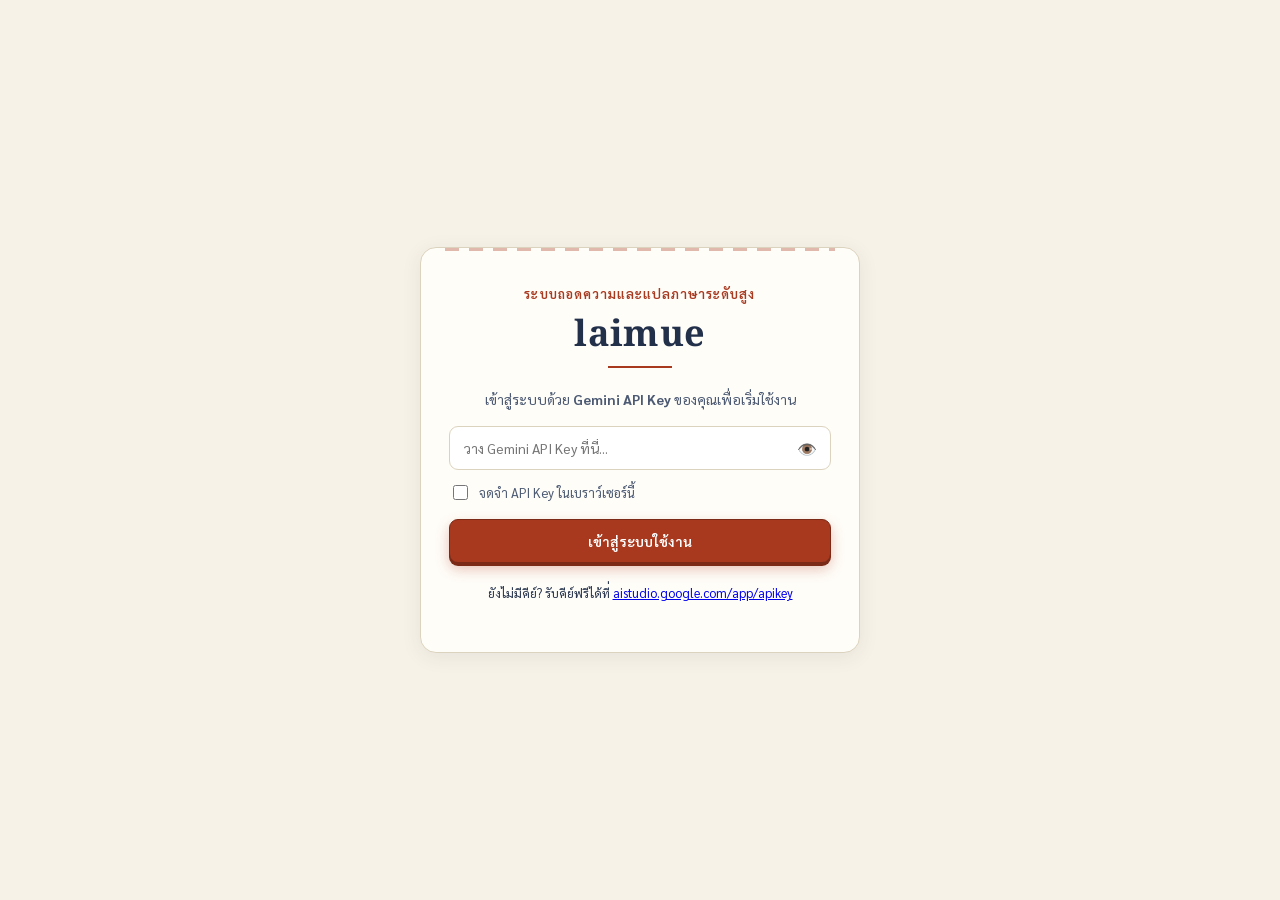
==== laimue-preview-v2-fixed.html @ 4c8f550d "Add files via upload" ====
﻿<!DOCTYPE html>
<html lang="th">
<head>
  <meta charset="UTF-8">
  <meta name="viewport" content="width=device-width, initial-scale=1.0, maximum-scale=5.0, viewport-fit=cover">
  <title>laimue · ถอดลายมือและแปลภาษา</title>
  <meta name="theme-color" content="#A8391F">
  <link rel="manifest" href="./manifest.json">
  <meta name="mobile-web-app-capable" content="yes">
  <meta name="apple-mobile-web-app-capable" content="yes">
  <meta name="apple-mobile-web-app-status-bar-style" content="black-translucent">
  <meta name="format-detection" content="telephone=no">
  <link rel="icon" href="[data-uri]" type="image/svg+xml">
  <link rel="apple-touch-icon" href="[data-uri]">
  <link rel="preconnect" href="https://fonts.googleapis.com">
  <link rel="preconnect" href="https://fonts.gstatic.com" crossorigin>
  <link href="https://fonts.googleapis.com/css2?family=Noto+Serif+Thai:wght@500;700&family=Sarabun:wght@400;500;600&display=swap" rel="stylesheet">
  <style>
    :root{
      --paper:#F7F2E7;
      --ink:#22304A;
      --ink-soft:#4C5A73;
      --wax:#A8391F;
      --wax-dark:#7A2A16;
      --line:#DCD3BE;
      --card:#FFFDF8;
      --ok:#2F6B4F;
    }
    *{box-sizing:border-box;}
    html{-webkit-text-size-adjust:100%;}
    body{
      margin:0;
      background:var(--paper);
      font-family:'Sarabun',sans-serif;
      color:var(--ink);
      line-height:1.6;
      overflow-x:hidden;
      -webkit-tap-highlight-color:transparent;
    }
    .wrap{
      max-width:880px;margin:0 auto;
      padding:40px 20px 60px;
      padding-left:max(20px, env(safe-area-inset-left));
      padding-right:max(20px, env(safe-area-inset-right));
    }
    header{margin-bottom:48px;}
    .eyebrow{
      font-size:13px;letter-spacing:.08em;color:var(--wax);
      font-weight:600;margin-bottom:10px;text-transform:uppercase;
    }
    h1{
      font-family:'Noto Serif Thai',serif;
      font-weight:700;
      font-size:44px;
      margin:0 0 10px;
      color:var(--ink);
      line-height:1.2;
      letter-spacing:0.01em;
    }
    .h1-rule{width:64px;height:2px;background:var(--wax);margin:0;}
    .stage{
      background:var(--card);
      border:1px solid var(--line);
      border-radius:16px;
      padding:32px;
      position:relative;
      box-shadow:0 1px 0 var(--line);
    }
    .stage::before{
      content:"";
      position:absolute;top:0;left:28px;right:28px;height:3px;
      background:repeating-linear-gradient(90deg,var(--wax) 0 14px, transparent 14px 24px);
      opacity:.35;
    }
    .steps{display:flex;gap:8px;margin-bottom:20px;}
    .step{
      flex:1;padding:10px 14px;border-radius:10px;font-size:13px;font-weight:600;
      color:var(--ink-soft);background:var(--paper);border:1px solid var(--line);
      text-align:center;transition:all .2s;
    }
    .step.active{background:var(--wax);color:#fff;border-color:var(--wax);}
    .step.done{background:var(--ok);color:#fff;border-color:var(--ok);}

    .lang-switch-box{
      display:flex;
      gap:10px;
      margin-bottom:20px;
      justify-content:center;
    }
    .lang-option{
      flex:1;
      max-width:260px;
      cursor:pointer;
    }
    .lang-option input{
      display:none;
    }
    .lang-btn-card{
      display:flex;
      align-items:center;
      justify-content:center;
      padding:10px 14px;
      background:var(--paper);
      border:1px solid var(--line);
      border-radius:10px;
      font-size:13.5px;
      font-weight:600;
      color:var(--ink-soft);
      transition:all .2s ease;
      box-shadow:0 2px 0 var(--line);
    }
    .lang-option input:checked + .lang-btn-card{
      background:#fff;
      border-color:var(--wax);
      color:var(--wax);
      box-shadow:0 3px 0 var(--wax), 0 4px 10px rgba(168,57,31,0.15);
      transform:translateY(-1px);
    }

    .drop{
      border:2px dashed var(--line);
      border-radius:12px;
      padding:40px 20px;
      text-align:center;
      cursor:pointer;
      transition:border-color .2s, background .2s;
    }
    .drop:hover, .drop.drag{border-color:var(--wax); background:#FBF6EC;}
    .drop-icon{font-size:32px;margin-bottom:10px;color:var(--wax);}
    .drop p{margin:0;font-size:15px;color:var(--ink-soft);}
    .drop .hint{font-size:13px;color:#8A8577;margin-top:4px;}
    .btnrow{display:flex;gap:10px;justify-content:center;margin-top:18px;flex-wrap:wrap;}
    button{
      font-family:'Sarabun',sans-serif;font-weight:600;font-size:14px;
      padding:11px 20px;border-radius:9px;border:1px solid var(--line);
      background:#fff;color:var(--ink);cursor:pointer;
      box-shadow:0 3px 0 var(--line), 0 5px 10px rgba(34,48,74,0.10);
      transform:translateY(0);
      transition:transform .12s ease, box-shadow .12s ease, border-color .12s, color .12s, background .12s;
    }
    button:hover{border-color:var(--wax);color:var(--wax);}
    button:active{transform:translateY(3px);box-shadow:0 0 0 var(--line), 0 1px 3px rgba(34,48,74,0.10);}
    button.primary{background:var(--wax);color:#fff;border-color:var(--wax-dark);box-shadow:0 3px 0 var(--wax-dark), 0 6px 14px rgba(168,57,31,0.30);}
    button.primary:hover{background:var(--wax-dark);color:#fff;}
    button.primary:active{transform:translateY(3px);box-shadow:0 0 0 var(--wax-dark), 0 2px 5px rgba(168,57,31,0.30);}
    button:disabled{opacity:.4;cursor:not-allowed;transform:none;box-shadow:0 3px 0 var(--line), 0 5px 10px rgba(34,48,74,0.10);}
    input[type=file]{display:none;}
    .preview{margin-top:20px;text-align:center;}
    .preview img{max-width:100%;max-height:320px;border-radius:10px;border:1px solid var(--line);}
    .progress-wrap{margin-top:18px;display:none;}
    .progress-wrap.show{display:block;}
    .progress-label{font-size:13px;color:var(--ink-soft);margin-bottom:6px;display:flex;justify-content:space-between;}
    .progress-bar{height:6px;background:var(--paper);border-radius:4px;overflow:hidden;border:1px solid var(--line);}
    .progress-fill{height:100%;background:var(--wax);width:0%;transition:width .2s;}
    .result{margin-top:28px;display:none;}
    .result.show{display:block;}
    .panel{margin-bottom:18px;}
    .panel-label{
      font-size:12px;font-weight:600;letter-spacing:.06em;text-transform:uppercase;
      color:var(--ink-soft);margin-bottom:8px;display:flex;align-items:center;gap:8px;
    }
    .panel-label .flag{font-size:14px;}
    textarea{
      width:100%;min-height:320px;padding:16px;border-radius:10px;
      border:1px solid var(--line);font-family:'Sarabun',sans-serif;font-size:15px;
      color:var(--ink);background:#fff;resize:vertical;line-height:1.7;
    }
    .correction-note{
      display:none;margin-top:8px;font-size:12.5px;color:var(--ink-soft);
      align-items:center;gap:6px;
    }
    .correction-note.show{display:flex;}
    .correction-note.fixed{color:var(--ok);}
    .correction-note .dot{width:6px;height:6px;border-radius:50%;background:currentColor;flex-shrink:0;}
    .copy-btn{
      margin-left:auto;font-size:12px;padding:5px 12px;border-radius:7px;
      box-shadow:0 2px 0 var(--line), 0 3px 6px rgba(34,48,74,0.08);
    }
    .copy-btn:active{transform:translateY(2px);box-shadow:0 0 0 var(--line), 0 1px 2px rgba(34,48,74,0.08);}
    .copy-btn.copied{color:var(--ok);border-color:var(--ok);}

    /* Auth Overlay & New Features UI */
    .auth-overlay {
      display: flex;
      flex-direction: column;
      align-items: center;
      justify-content: center;
      min-height: 100vh;
      padding: 20px;
      box-sizing: border-box;
    }
    .auth-card {
      background: var(--card);
      border: 1px solid var(--line);
      border-radius: 16px;
      padding: 36px 28px;
      max-width: 440px;
      width: 100%;
      text-align: center;
      box-shadow: 0 4px 20px rgba(34, 48, 74, 0.08);
      position: relative;
    }
    .auth-card::before {
      content: "";
      position: absolute; top: 0; left: 24px; right: 24px; height: 3px;
      background: repeating-linear-gradient(90deg, var(--wax) 0 14px, transparent 14px 24px);
      opacity: .35;
    }
    .input-group {
      position: relative;
      margin: 16px 0 12px;
    }
    .auth-input {
      width: 100%;
      padding: 12px 40px 12px 14px;
      border: 1px solid var(--line);
      border-radius: 9px;
      font-family: 'Sarabun', sans-serif;
      font-size: 14px;
      box-sizing: border-box;
      outline: none;
      transition: border-color 0.2s;
    }
    .auth-input:focus {
      border-color: var(--wax);
    }
    .toggle-eye-btn {
      position: absolute;
      right: 10px;
      top: 50%;
      transform: translateY(-50%);
      background: none;
      border: none;
      box-shadow: none;
      cursor: pointer;
      font-size: 16px;
      padding: 4px;
      color: var(--ink-soft);
    }
    .toggle-eye-btn:hover {
      color: var(--wax);
      background: none;
    }
    .auth-error {
      color: var(--wax);
      font-size: 13px;
      margin-top: 8px;
      display: none;
    }
    .user-header-bar {
      display: flex;
      align-items: center;
      justify-content: space-between;
      margin-bottom: 20px;
      padding-bottom: 12px;
      border-bottom: 1px dashed var(--line);
    }
    .key-badge {
      font-size: 12.5px;
      color: var(--ink-soft);
      background: var(--paper);
      padding: 4px 10px;
      border-radius: 6px;
      border: 1px solid var(--line);
    }
    .history-box {
      margin-top: 20px;
      background: var(--paper);
      border: 1px solid var(--line);
      border-radius: 10px;
      padding: 12px 16px;
      text-align: left;
    }
    .history-title {
      font-size: 12.5px;
      font-weight: 600;
      color: var(--ink-soft);
      text-transform: uppercase;
      margin-bottom: 8px;
      display: flex;
      justify-content: space-between;
      align-items: center;
    }
    .history-list {
      max-height: 120px;
      overflow-y: auto;
      font-size: 13px;
      display: flex;
      flex-direction: column;
      gap: 6px;
    }
    .history-item {
      background: #fff;
      padding: 6px 10px;
      border-radius: 6px;
      border: 1px solid var(--line);
      cursor: pointer;
      white-space: nowrap;
      overflow: hidden;
      text-overflow: ellipsis;
      transition: border-color 0.15s;
    }
    .history-item:hover {
      border-color: var(--wax);
    }
  </style>
</head>
<body>

  <!-- หน้าเข้าสู่ระบบ (Auth Screen) -->
  <div class="auth-overlay" id="authScreen">
    <div class="auth-card">
      <div class="eyebrow">ระบบถอดความและแปลภาษาระดับสูง</div>
      <h1 style="font-size: 36px; margin-bottom: 8px;">laimue</h1>
      <div class="h1-rule" style="margin: 0 auto 20px;"></div>
      
      <p style="font-size: 14px; color: var(--ink-soft); margin-bottom: 0;">
        เข้าสู่ระบบด้วย <b>Gemini API Key</b> ของคุณเพื่อเริ่มใช้งาน
      </p>

      <form id="authForm" onsubmit="event.preventDefault(); handleLogin();">
        <div class="input-group">
          <input type="password" id="loginApiKey" class="auth-input" placeholder="วาง Gemini API Key ที่นี่..." required autocomplete="off">
          <button type="button" class="toggle-eye-btn" id="togglePasswordBtn" title="แสดง/ซ่อนคีย์">👁️</button>
        </div>
        
        <div style="display: flex; align-items: center; justify-content: flex-start; gap: 8px; margin-bottom: 16px; text-align: left;">
          <input type="checkbox" id="rememberKey" style="accent-color: var(--wax); width: 15px; height: 15px; cursor: pointer;">
          <label for="rememberKey" style="font-size: 13px; color: var(--ink-soft); cursor: pointer;">จดจำ API Key ในเบราว์เซอร์นี้</label>
        </div>

        <button type="submit" id="btnLoginSubmit" class="primary" style="width: 100%; padding: 12px;">เข้าสู่ระบบใช้งาน</button>
      </form>

      <div class="auth-error" id="authError">กรุณากรอก API Key ให้ถูกต้อง</div>

      <p class="hint" style="margin-top: 20px; font-size: 12.5px;">
        ยังไม่มีคีย์? รับคีย์ฟรีได้ที่ <a href="https://aistudio.google.com/app/apikey" target="_blank" rel="noopener">aistudio.google.com/app/apikey</a>
      </p>
    </div>
  </div>

  <!-- หน้าแอปหลัก (App Content) -->
  <div class="wrap" id="mainAppScreen" style="display: none;">
    <header>
      <div class="user-header-bar">
        <span class="key-badge" id="keyBadgeDisplay">🔑 API Key: ••••••••••••</span>
        <button type="button" onclick="handleLogout()" style="padding: 4px 10px; font-size: 12px;">ออกจากระบบ</button>
      </div>
      <div class="eyebrow">ระบบถอดความและแปลภาษาระดับสูง</div>
      <h1>laimue</h1>
      <div class="h1-rule"></div>
    </header>

    <main class="stage">
      <div class="steps">
        <div class="step active" id="step1">1 · เลือกภาพ</div>
        <div class="step" id="step2">2 · อ่านลายมือ</div>
      </div>

      <!-- กล่องเลือกภาษา -->
      <div class="lang-switch-box" role="radiogroup" aria-label="เลือกภาษาของลายมือ">
        <label class="lang-option">
          <input type="radio" name="ocrLang" value="eng" checked>
          <span class="lang-btn-card">🇬🇧 ภาษาอังกฤษ (English)</span>
        </label>
        <label class="lang-option">
          <input type="radio" name="ocrLang" value="tha">
          <span class="lang-btn-card">🇹🇭 ภาษาไทย (Thai)</span>
        </label>
      </div>

      <p class="hint" id="thaiHint" style="display:none;margin:-4px 0 16px;text-align:center;">
        ⓘ โหมดภาษาไทย: AI จะวิเคราะห์สระ วรรณยุกต์ และบริบทเพื่อถอดความให้อย่างแม่นยำ
      </p>

      <div class="drop" id="drop" tabindex="0" role="button" aria-label="อัปโหลดภาพ">
        <div class="drop-icon">✎</div>
        <p>ลากรูปมาวาง หรือคลิกเพื่อเลือกไฟล์</p>
        <p class="hint">รองรับ .jpg .png .webp · หรือถ่ายรูปจากกล้องมือถือได้ทันที</p>
      </div>
      <input type="file" id="fileInput" accept="image/*">
      <input type="file" id="cameraInput" accept="image/*" capture="environment">

      <div class="btnrow" id="initialBtnRow">
        <button type="button" id="btnUpload">เลือกรูปจากเครื่อง</button>
        <button type="button" id="btnCamera">ถ่ายภาพด้วยกล้อง</button>
      </div>

      <div class="preview" id="preview" style="display:none;">
        <img id="previewImg" alt="ภาพลายมือที่เลือก">
        <div class="btnrow">
          <button type="button" class="primary" id="btnRead">อ่านลายมือ</button>
          <button type="button" id="btnClearImage" style="background:#fff; color:var(--wax); border-color:var(--wax);">ล้างรูปภาพ</button>
          <button type="button" id="btnReset">เลือกรูปใหม่</button>
        </div>
      </div>

      <div class="progress-wrap" id="progressWrap">
        <div class="progress-label">
          <span id="progressText">กำลังเตรียมระบบอ่านตัวอักษร…</span>
          <span id="progressPct">0%</span>
        </div>
        <div class="progress-bar">
          <div class="progress-fill" id="progressFill"></div>
        </div>
        <div id="techDetail" style="display:none;margin-top:8px;font-size:11.5px;color:#8A8577;word-break:break-word;"></div>
      </div>

      <div class="result" id="result">
        <div class="panel">
          <div class="panel-label">
            <span class="flag">✎</span>
            <span id="ocrLabel">ข้อความที่อ่านได้ (แก้ไขได้)</span>
            <button type="button" class="copy-btn" id="btnCopy">คัดลอก</button>
          </div>
          <textarea id="ocrText" placeholder="ข้อความที่อ่านได้จากลายมือจะแสดงที่นี่…"></textarea>
          <div class="correction-note" id="correctionNote"></div>

          <!-- ประวัติการถอดความล่าสุด (Feature 4) -->
          <div class="history-box" id="historyBox" style="display:none;">
            <div class="history-title">
              <span>📜 ประวัติการถอดความล่าสุด</span>
              <button type="button" onclick="clearHistory()" style="padding: 2px 6px; font-size: 11px; background:none; border:none; color:var(--wax); cursor:pointer;">ล้างประวัติ</button>
            </div>
            <div class="history-list" id="historyList"></div>
          </div>
        </div>
      </div>
    </main>
  </div>

  <script>
    // ==========================================
    // Handwriting Translator (Laimue) - Enhanced Version
    // ==========================================

    const DOM = {
      authScreen: document.getElementById('authScreen'),
      mainAppScreen: document.getElementById('mainAppScreen'),
      loginApiKey: document.getElementById('loginApiKey'),
      togglePasswordBtn: document.getElementById('togglePasswordBtn'),
      rememberKey: document.getElementById('rememberKey'),
      authError: document.getElementById('authError'),
      btnLoginSubmit: document.getElementById('btnLoginSubmit'),
      keyBadgeDisplay: document.getElementById('keyBadgeDisplay'),

      drop: document.getElementById('drop'),
      fileInput: document.getElementById('fileInput'),
      cameraInput: document.getElementById('cameraInput'),
      btnUpload: document.getElementById('btnUpload'),
      btnCamera: document.getElementById('btnCamera'),
      initialBtnRow: document.getElementById('initialBtnRow'),
      preview: document.getElementById('preview'),
      previewImg: document.getElementById('previewImg'),
      btnRead: document.getElementById('btnRead'),
      btnClearImage: document.getElementById('btnClearImage'),
      btnReset: document.getElementById('btnReset'),
      progressWrap: document.getElementById('progressWrap'),
      progressFill: document.getElementById('progressFill'),
      progressPct: document.getElementById('progressPct'),
      progressText: document.getElementById('progressText'),
      result: document.getElementById('result'),
      ocrText: document.getElementById('ocrText'),
      step1: document.getElementById('step1'),
      step2: document.getElementById('step2'),
      btnCopy: document.getElementById('btnCopy'),
      correctionNote: document.getElementById('correctionNote'),
      techDetail: document.getElementById('techDetail'),
      thaiHint: document.getElementById('thaiHint'),
      langOptions: document.querySelectorAll('input[name="ocrLang"]'),
      historyBox: document.getElementById('historyBox'),
      historyList: document.getElementById('historyList')
    };

    const GEMINI_CONFIG = {
      model: 'gemini-3.6-flash',
      fallbackModels: ['gemini-3.5-flash-lite']
    };

    let activeApiKey = '';
    let currentFile = null;
    let currentPreviewUrl = null;
    let processGeneration = 0;

    // Feature 1: Toggle Password Visibility
    if (DOM.togglePasswordBtn) {
      DOM.togglePasswordBtn.addEventListener('click', () => {
        if (DOM.loginApiKey.type === 'password') {
          DOM.loginApiKey.type = 'text';
          DOM.togglePasswordBtn.textContent = '🙈';
        } else {
          DOM.loginApiKey.type = 'password';
          DOM.togglePasswordBtn.textContent = '👁️';
        }
      });
    }

    // Feature 2: API Key Validation on Login
    async function checkStoredSession() {
      const savedKey = localStorage.getItem('laimue_gemini_key') || sessionStorage.getItem('laimue_gemini_key');
      if (savedKey) {
        activeApiKey = savedKey.trim();
        showMainApp();
      } else {
        showAuthScreen();
      }
    }

    async function handleLogin() {
      const key = DOM.loginApiKey.value.trim();
      if (!key) {
        showAuthError('กรุณากรอก API Key ก่อนเข้าใช้งาน');
        return;
      }

      DOM.btnLoginSubmit.disabled = true;
      DOM.btnLoginSubmit.textContent = 'กำลังตรวจสอบคีย์...';
      showAuthError('');

      try {
        // ทดสอบยิง Request เบาๆ ไปเช็กกับ Gemini API
        const testEndpoint = `https://generativelanguage.googleapis.com/v1beta/models?key=${key}`;
        const response = await fetch(testEndpoint);
        const data = await response.json();

        if (!response.ok) {
          throw new Error(data?.error?.message || 'API Key ไม่ถูกต้องหรือถูกปฏิเสธการเชื่อมต่อ');
        }

        activeApiKey = key;
        if (DOM.rememberKey.checked) {
          localStorage.setItem('laimue_gemini_key', key);
        } else {
          sessionStorage.setItem('laimue_gemini_key', key);
        }

        showMainApp();
      } catch (err) {
        showAuthError(`เกิดข้อผิดพลาด: ${err.message || 'คีย์ไม่ถูกต้อง กรุณาตรวจสอบอีกครั้ง'}`);
      } finally {
        DOM.btnLoginSubmit.disabled = false;
        DOM.btnLoginSubmit.textContent = 'เข้าสู่ระบบใช้งาน';
      }
    }

    function handleLogout() {
      activeApiKey = '';
      localStorage.removeItem('laimue_gemini_key');
      sessionStorage.removeItem('laimue_gemini_key');
      DOM.loginApiKey.value = '';
      resetApp();
      showAuthScreen();
    }

    function showAuthScreen() {
      DOM.authScreen.style.display = 'flex';
      DOM.mainAppScreen.style.display = 'none';
      DOM.authError.style.display = 'none';
    }

    function showMainApp() {
      DOM.authScreen.style.display = 'none';
      DOM.mainAppScreen.style.display = 'block';
      
      const maskedKey = activeApiKey.length > 8 
        ? activeApiKey.substring(0, 4) + '••••••••' + activeApiKey.substring(activeApiKey.length - 4)
        : '••••••••••••';
      DOM.keyBadgeDisplay.textContent = `🔑 Key: ${maskedKey}`;
      loadHistory();
    }

    function showAuthError(msg) {
      DOM.authError.textContent = msg;
      DOM.authError.style.display = 'block';
    }

    function setStep(stepNumber) {
      [DOM.step1, DOM.step2].forEach((el, index) => {
        if (!el) return;
        el.classList.remove('active', 'done');
        if (index + 1 < stepNumber) el.classList.add('done');
        if (index + 1 === stepNumber) el.classList.add('active');
      });
    }

    function updateProgress(percent, text) {
      if (DOM.progressFill) DOM.progressFill.style.width = `${percent}%`;
      if (DOM.progressPct) DOM.progressPct.textContent = `${percent}%`;
      if (DOM.progressText && text) DOM.progressText.textContent = text;
    }

    function updateThaiHint() {
      const selectedLang = document.querySelector('input[name="ocrLang"]:checked');
      if (DOM.thaiHint) {
        DOM.thaiHint.style.display = (selectedLang && selectedLang.value === 'tha') ? 'block' : 'none';
      }
    }

    function showStatusBadge(isThai, modelUsed) {
      if (!DOM.correctionNote) return;
      DOM.correctionNote.classList.add('show', 'fixed');
      const langLabel = isThai ? 'ภาษาไทย' : 'ภาษาอังกฤษ';
      DOM.correctionNote.innerHTML = `<span class="dot"></span>ถอดลายมือ${langLabel}ด้วย ${modelUsed}`;
    }

    function cleanRecognizedText(text, isThai) {
      if (!text) return '';
      let cleaned = text.trim();
      cleaned = cleaned.replace(/^```[a-zA-Z]*\n?/, '').replace(/\n?```$/, '');

      if (!isThai) {
        cleaned = cleaned
          .replace(/[ \t]+\n/g, '\n')
          .replace(/\n{3,}/g, '\n\n')
          .replace(/\s+([.?!,;:])/g, '$1');
      } else {
        cleaned = cleaned
          .replace(/[ \t]+\n/g, '\n')
          .replace(/[ ]{2,}/g, ' ');
      }
      return cleaned.trim();
    }

    function getOptimizedBase64(file, maxWidth = 1440, quality = 0.6, timeoutMs = 15000) {
      return new Promise((resolve, reject) => {
        const img = new Image();
        const url = URL.createObjectURL(file);
        const cleanup = () => {
          clearTimeout(timeoutId);
          URL.revokeObjectURL(url);
          img.onload = null;
          img.onerror = null;
        };
        const timeoutId = setTimeout(() => {
          cleanup();
          img.src = '';
          reject(new Error('หมดเวลาในการประมวลผลรูปภาพ (Timeout)'));
        }, timeoutMs);
        
        img.onload = () => {
          try {
            let width = img.width;
            let height = img.height;
            if (!width || !height) throw new Error('รูปภาพไม่มีขนาดที่ใช้งานได้');

            if (width > maxWidth || height > maxWidth) {
              if (width > height) {
                height = Math.round((height * maxWidth) / width);
                width = maxWidth;
              } else {
                width = Math.round((width * maxWidth) / height);
                height = maxWidth;
              }
            }

            const canvas = document.createElement('canvas');
            canvas.width = width;
            canvas.height = height;
            const ctx = canvas.getContext('2d');
            if (!ctx) throw new Error('เบราว์เซอร์ไม่สามารถเตรียมพื้นที่ประมวลผลภาพได้');
            ctx.drawImage(img, 0, 0, width, height);

            const dataUrl = canvas.toDataURL('image/jpeg', quality);
            const base64String = dataUrl.split(',')[1];
            if (!base64String) throw new Error('ไม่สามารถแปลงรูปภาพเป็น JPEG ได้');
            cleanup();
            resolve(base64String);
          } catch (error) {
            cleanup();
            reject(error);
          }
        };
        img.onerror = () => {
          cleanup();
          reject(new Error('ไม่สามารถอ่านไฟล์รูปภาพได้'));
        };
        img.src = url;
      });
    }

    async function callGeminiVision(file, isThai, apiKey) {
      updateProgress(35, 'กำลังประมวลผลรูปภาพผ่าน AI (Gemini)...');
      const base64Data = await getOptimizedBase64(file, 2048, 0.9);

      const prompt = isThai
        ? 'ถอดลายมือภาษาไทยจากภาพอย่างเคร่งครัด อ่านทีละบรรทัดจากบนลงล่างและจากซ้ายไปขวา คงคำเดิม การสะกด วรรณยุกต์ ตัวเลข เครื่องหมายวรรคตอน และการขึ้นบรรทัดตามภาพ ห้ามคาดเดาจากบริบท ห้ามแก้คำ ห้ามสรุปหรือแปล หากอ่านบางส่วนไม่ออก ให้ใส่ [อ่านไม่ชัด] เฉพาะส่วนนั้น ส่งเฉพาะข้อความที่ถอดได้'
        : 'Transcribe the handwriting exactly as visible, line by line from top to bottom and left to right. Preserve the original spelling, capitalization, numbers, punctuation, and line breaks. Do not infer missing words from context, correct, summarize, or translate. If only part is unreadable, mark only that part as [illegible]. Return only the transcription.';

      const modelsToTry = [GEMINI_CONFIG.model, ...(GEMINI_CONFIG.fallbackModels || [])];

      let lastError = null;
      for (const modelName of modelsToTry) {
        updateProgress(50, `กำลังส่งข้อมูลไปยัง AI (${modelName})...`);
        const endpoint = `https://generativelanguage.googleapis.com/v1beta/models/${modelName}:generateContent?key=${apiKey}`;

        const controller = new AbortController();
        const timeoutId = setTimeout(() => controller.abort(), 25000);

        try {
          const response = await fetch(endpoint, {
            method: 'POST',
            headers: { 'Content-Type': 'application/json' },
            signal: controller.signal,
            body: JSON.stringify({
              contents: [{
                parts: [
                  { text: prompt },
                  { inlineData: { mimeType: 'image/jpeg', data: base64Data } }
                ]
              }],
              generationConfig: { maxOutputTokens: 1024 }
            })
          });
          clearTimeout(timeoutId);

          const data = await response.json();

          if (!response.ok) {
            const errorMessage = data?.error?.message || `HTTP ${response.status}`;
            if (response.status === 403 && /reported as leaked/i.test(errorMessage)) {
              const error = new Error(errorMessage);
              error.name = 'LeakedApiKeyError';
              throw error;
            }
            const error = new Error(`${modelName}: ${errorMessage}`);
            if (response.status === 404 || response.status === 429 || response.status >= 500) {
              lastError = error;
              continue;
            }
            throw error;
          }

          const textResult = data?.candidates?.[0]?.content?.parts?.map(part => part.text || '').join('').trim();
          if (textResult) return { text: textResult, model: modelName };

          const blockReason = data?.promptFeedback?.blockReason;
          throw new Error(blockReason
            ? `คำขอถูกปฏิเสธโดยระบบความปลอดภัย (${blockReason})`
            : `${modelName}: ไม่พบข้อความในภาพ หรือ API ส่งผลลัพธ์ว่าง`);
        } catch (err) {
          clearTimeout(timeoutId);
          if (err?.name === 'LeakedApiKeyError') throw err;
          if (err?.name === 'AbortError') {
            throw new Error(`หมดเวลาเชื่อมต่อกับ ${modelName} (25 วินาที) กรุณาลองใหม่`);
          }
          throw err;
        }
      }

      throw lastError || new Error('การเชื่อมต่อกับระบบ AI ล้มเหลว');
    }

    function handleFile(file) {
      if (!file) return;
      if (!file.type || !file.type.startsWith('image/')) {
        alert('กรุณาเลือกไฟล์รูปภาพเท่านั้น (เช่น .jpg, .png)');
        return;
      }

      processGeneration++;
      currentFile = file;

      if (currentPreviewUrl) {
        try { URL.revokeObjectURL(currentPreviewUrl); } catch (e) {}
      }
      
      currentPreviewUrl = URL.createObjectURL(file);
      if (DOM.previewImg) DOM.previewImg.src = currentPreviewUrl;
      
      if (DOM.preview) DOM.preview.style.display = 'block';
      if (DOM.drop) DOM.drop.style.display = 'none';
      if (DOM.initialBtnRow) DOM.initialBtnRow.style.display = 'none';
      
      if (DOM.result) DOM.result.classList.remove('show');
      if (DOM.progressWrap) DOM.progressWrap.classList.remove('show');
      if (DOM.correctionNote) DOM.correctionNote.classList.remove('show', 'fixed');
      if (DOM.techDetail) DOM.techDetail.style.display = 'none';
      if (DOM.ocrText) DOM.ocrText.value = '';

      setStep(1);
    }

    function resetApp() {
      processGeneration++;
      currentFile = null;

      if (currentPreviewUrl) {
        URL.revokeObjectURL(currentPreviewUrl);
        currentPreviewUrl = null;
      }

      if (DOM.preview) DOM.preview.style.display = 'none';
      if (DOM.drop) DOM.drop.style.display = 'block';
      if (DOM.initialBtnRow) DOM.initialBtnRow.style.display = 'flex';
      if (DOM.result) DOM.result.classList.remove('show');
      if (DOM.progressWrap) DOM.progressWrap.classList.remove('show');
      if (DOM.correctionNote) DOM.correctionNote.classList.remove('show', 'fixed');
      if (DOM.techDetail) DOM.techDetail.style.display = 'none';
      if (DOM.fileInput) DOM.fileInput.value = '';
      if (DOM.cameraInput) DOM.cameraInput.value = '';

      setStep(1);
    }

    // Feature 4: History Management Logic
    function saveToHistory(text) {
      if (!text) return null;
      try {
        let history = [];
        try {
          const storedHistory = JSON.parse(sessionStorage.getItem('laimue_history') || '[]');
          if (Array.isArray(storedHistory)) history = storedHistory;
        } catch (error) {
          console.warn('อ่านประวัติการถอดความเดิมไม่สำเร็จ', error);
        }

        history = [text, ...history.filter(item => item !== text)].slice(0, 5);
        sessionStorage.setItem('laimue_history', JSON.stringify(history));
        loadHistory();
        return null;
      } catch (error) {
        return error;
      }
    }

    function loadHistory() {
      let history = [];
      try {
        history = JSON.parse(sessionStorage.getItem('laimue_history') || '[]');
      } catch (e) { history = []; }

      if (history.length > 0) {
        DOM.historyBox.style.display = 'block';
        DOM.historyList.innerHTML = history.map(item => `
          <div class="history-item" title="คลิกเพื่อนำข้อความกลับมาใส่ในกล่อง" onclick="selectHistoryItem(this)" data-text="${encodeURIComponent(item)}">
            ${item}
          </div>
        `).join('');
      } else {
        DOM.historyBox.style.display = 'none';
      }
    }

    window.selectHistoryItem = function(element) {
      const text = decodeURIComponent(element.getAttribute('data-text'));
      if (DOM.ocrText) DOM.ocrText.value = text;
      if (DOM.result) DOM.result.classList.add('show');
    };

    window.clearHistory = function() {
      sessionStorage.removeItem('laimue_history');
      loadHistory();
    };

    let eventsInitialized = false;

    function initEvents() {
      if (eventsInitialized) return;
      eventsInitialized = true;

      DOM.langOptions.forEach(el => el.addEventListener('change', updateThaiHint));
      updateThaiHint();

      if (DOM.drop) {
        DOM.drop.addEventListener('click', () => DOM.fileInput && DOM.fileInput.click());
        DOM.drop.addEventListener('keydown', e => { if (e.key === 'Enter' || e.key === ' ') DOM.fileInput && DOM.fileInput.click(); });
        DOM.drop.addEventListener('dragover', e => { e.preventDefault(); DOM.drop.classList.add('drag'); });
        DOM.drop.addEventListener('dragleave', e => { e.preventDefault(); DOM.drop.classList.remove('drag'); });
        DOM.drop.addEventListener('drop', e => {
          e.preventDefault();
          DOM.drop.classList.remove('drag');
          if (e.dataTransfer.files?.[0]) handleFile(e.dataTransfer.files[0]);
        });
      }

      if (DOM.btnUpload) DOM.btnUpload.addEventListener('click', () => DOM.fileInput && DOM.fileInput.click());
      if (DOM.btnCamera) DOM.btnCamera.addEventListener('click', () => DOM.cameraInput && DOM.cameraInput.click());
      if (DOM.fileInput) DOM.fileInput.addEventListener('change', e => handleFile(e.target.files[0]));
      if (DOM.cameraInput) DOM.cameraInput.addEventListener('change', e => handleFile(e.target.files[0]));
      if (DOM.btnReset) DOM.btnReset.addEventListener('click', resetApp);

      // Feature 3: Clear Image Button Handler
      if (DOM.btnClearImage) {
        DOM.btnClearImage.addEventListener('click', resetApp);
      }

      if (DOM.btnCopy) {
        DOM.btnCopy.addEventListener('click', async () => {
          const text = DOM.ocrText ? DOM.ocrText.value.trim() : '';
          if (!text) return;
          try {
            await navigator.clipboard.writeText(text);
            DOM.btnCopy.textContent = 'คัดลอกแล้ว';
            DOM.btnCopy.classList.add('copied');
            setTimeout(() => {
              DOM.btnCopy.textContent = 'คัดลอก';
              DOM.btnCopy.classList.remove('copied');
            }, 1800);
          } catch (err) {
            DOM.btnCopy.textContent = 'คัดลอกไม่สำเร็จ';
            setTimeout(() => { DOM.btnCopy.textContent = 'คัดลอก'; }, 1800);
          }
        });
      }

      if (DOM.btnRead) {
        DOM.btnRead.addEventListener('click', async () => {
          if (!currentFile || DOM.btnRead.disabled) return;

          const runId = ++processGeneration;
          setStep(2);

          if (DOM.progressWrap) DOM.progressWrap.classList.add('show');
          DOM.btnRead.disabled = true;

          const selectedLangEl = document.querySelector('input[name="ocrLang"]:checked');
          const isThai = selectedLangEl?.value === 'tha';

          if (DOM.techDetail) {
            DOM.techDetail.style.display = 'none';
            DOM.techDetail.textContent = '';
          }

          try {
            if (!activeApiKey) {
              throw new Error('ไม่พบ API Key กรุณาเข้าสู่ระบบใหม่อีกครั้ง');
            }

            const resultData = await callGeminiVision(currentFile, isThai, activeApiKey);

            if (runId !== processGeneration) return;

            updateProgress(90, 'กำลังจัดระเบียบข้อความ...');
            const finalizedText = cleanRecognizedText(resultData.text, isThai);

            updateProgress(100, 'ประมวลผลเสร็จสิ้น!');

            if (DOM.ocrText) DOM.ocrText.value = finalizedText;
            showStatusBadge(isThai, resultData.model);
            if (DOM.result) DOM.result.classList.add('show');
            setStep(2);

            // บันทึกลงประวัติ
            const historyError = saveToHistory(finalizedText);
            if (historyError) {
              console.warn('ถอดข้อความสำเร็จ แต่บันทึกประวัติไม่สำเร็จ', historyError);
              if (DOM.techDetail) {
                DOM.techDetail.style.display = 'block';
                DOM.techDetail.textContent = `ถอดข้อความสำเร็จ แต่บันทึกประวัติไม่ได้: ${historyError.message || String(historyError)}`;
                DOM.techDetail.style.whiteSpace = 'pre-wrap';
              }
            }

          } catch (error) {
            if (runId !== processGeneration) return;

            if (error?.name === 'LeakedApiKeyError') {
              activeApiKey = '';
              localStorage.removeItem('laimue_gemini_key');
              sessionStorage.removeItem('laimue_gemini_key');
              showAuthScreen();
              showAuthError('Google ระงับ API Key นี้เพราะตรวจพบว่ารั่วไหล กรุณาเพิกถอนคีย์เดิมใน Google AI Studio แล้วสร้างคีย์ใหม่เพื่อเข้าสู่ระบบ');
              return;
            }

            if (DOM.techDetail) {
              DOM.techDetail.style.display = 'block';
              DOM.techDetail.textContent = `รายละเอียด Error:\n${error?.message || String(error)}`;
              DOM.techDetail.style.whiteSpace = 'pre-wrap';
            }
            updateProgress(0, 'ประมวลผลไม่สำเร็จ กรุณาลองใหม่อีกครั้ง');
          } finally {
            if (runId === processGeneration) {
              DOM.btnRead.disabled = false;
            }
          }
        });
      }
    }

    // เริ่มต้นทำงาน
    initEvents();
    checkStoredSession();
  </script>
</body>
</html>
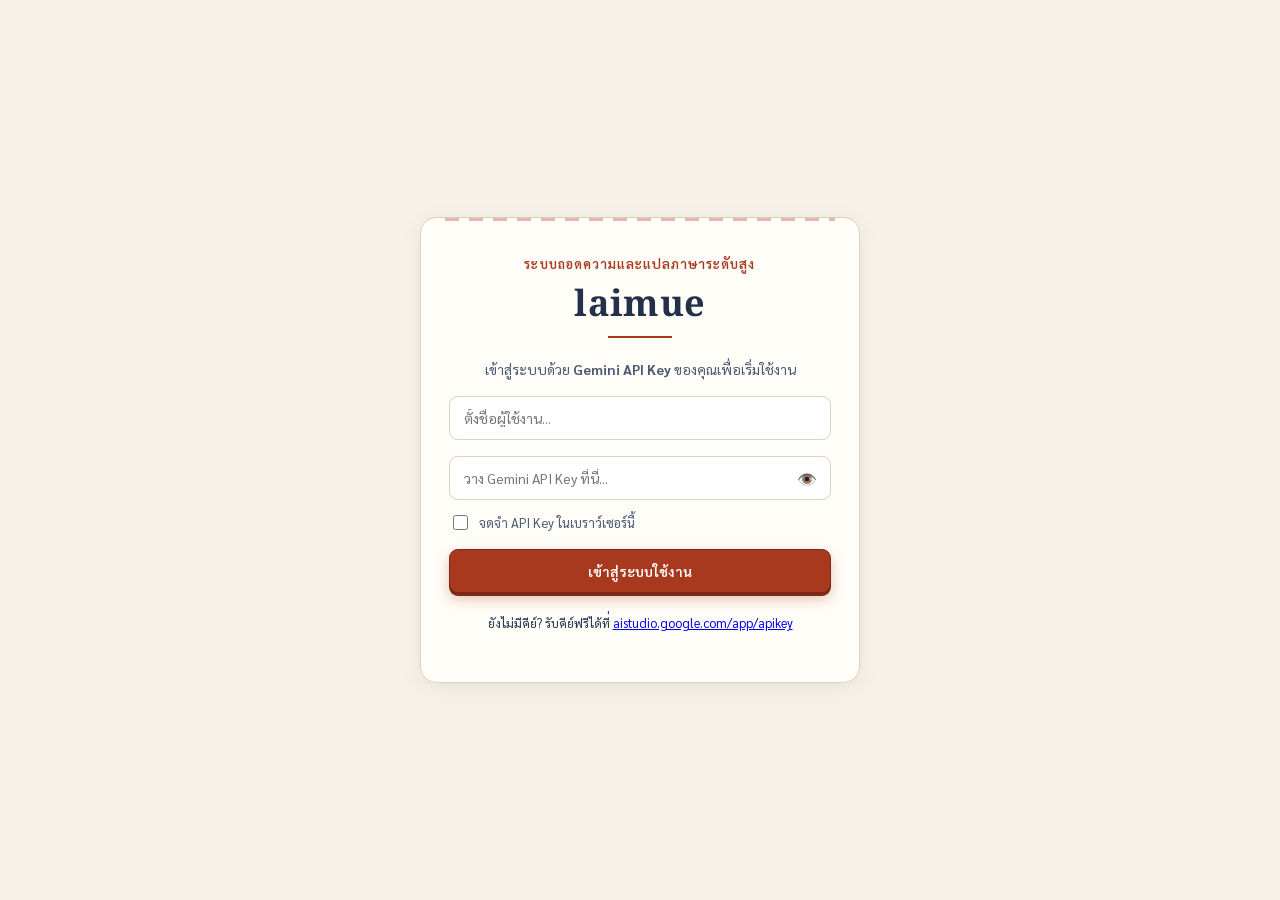
==== commit ca3ef01d: "Add files via upload" ====
--- a/laimue-preview-v2-fixed.html
+++ b/laimue-preview-v2-fixed.html
@@ -1,987 +1,1333 @@
-﻿<!DOCTYPE html>
-<html lang="th">
-<head>
-  <meta charset="UTF-8">
-  <meta name="viewport" content="width=device-width, initial-scale=1.0, maximum-scale=5.0, viewport-fit=cover">
-  <title>laimue · ถอดลายมือและแปลภาษา</title>
-  <meta name="theme-color" content="#A8391F">
-  <link rel="manifest" href="./manifest.json">
-  <meta name="mobile-web-app-capable" content="yes">
-  <meta name="apple-mobile-web-app-capable" content="yes">
-  <meta name="apple-mobile-web-app-status-bar-style" content="black-translucent">
-  <meta name="format-detection" content="telephone=no">
-  <link rel="icon" href="[data-uri]" type="image/svg+xml">
-  <link rel="apple-touch-icon" href="[data-uri]">
-  <link rel="preconnect" href="https://fonts.googleapis.com">
-  <link rel="preconnect" href="https://fonts.gstatic.com" crossorigin>
-  <link href="https://fonts.googleapis.com/css2?family=Noto+Serif+Thai:wght@500;700&family=Sarabun:wght@400;500;600&display=swap" rel="stylesheet">
-  <style>
-    :root{
-      --paper:#F7F2E7;
-      --ink:#22304A;
-      --ink-soft:#4C5A73;
-      --wax:#A8391F;
-      --wax-dark:#7A2A16;
-      --line:#DCD3BE;
-      --card:#FFFDF8;
-      --ok:#2F6B4F;
-    }
-    *{box-sizing:border-box;}
-    html{-webkit-text-size-adjust:100%;}
-    body{
-      margin:0;
-      background:var(--paper);
-      font-family:'Sarabun',sans-serif;
-      color:var(--ink);
-      line-height:1.6;
-      overflow-x:hidden;
-      -webkit-tap-highlight-color:transparent;
-    }
-    .wrap{
-      max-width:880px;margin:0 auto;
-      padding:40px 20px 60px;
-      padding-left:max(20px, env(safe-area-inset-left));
-      padding-right:max(20px, env(safe-area-inset-right));
-    }
-    header{margin-bottom:48px;}
-    .eyebrow{
-      font-size:13px;letter-spacing:.08em;color:var(--wax);
-      font-weight:600;margin-bottom:10px;text-transform:uppercase;
-    }
-    h1{
-      font-family:'Noto Serif Thai',serif;
-      font-weight:700;
-      font-size:44px;
-      margin:0 0 10px;
-      color:var(--ink);
-      line-height:1.2;
-      letter-spacing:0.01em;
-    }
-    .h1-rule{width:64px;height:2px;background:var(--wax);margin:0;}
-    .stage{
-      background:var(--card);
-      border:1px solid var(--line);
-      border-radius:16px;
-      padding:32px;
-      position:relative;
-      box-shadow:0 1px 0 var(--line);
-    }
-    .stage::before{
-      content:"";
-      position:absolute;top:0;left:28px;right:28px;height:3px;
-      background:repeating-linear-gradient(90deg,var(--wax) 0 14px, transparent 14px 24px);
-      opacity:.35;
-    }
-    .steps{display:flex;gap:8px;margin-bottom:20px;}
-    .step{
-      flex:1;padding:10px 14px;border-radius:10px;font-size:13px;font-weight:600;
-      color:var(--ink-soft);background:var(--paper);border:1px solid var(--line);
-      text-align:center;transition:all .2s;
-    }
-    .step.active{background:var(--wax);color:#fff;border-color:var(--wax);}
-    .step.done{background:var(--ok);color:#fff;border-color:var(--ok);}
-
-    .lang-switch-box{
-      display:flex;
-      gap:10px;
-      margin-bottom:20px;
-      justify-content:center;
-    }
-    .lang-option{
-      flex:1;
-      max-width:260px;
-      cursor:pointer;
-    }
-    .lang-option input{
-      display:none;
-    }
-    .lang-btn-card{
-      display:flex;
-      align-items:center;
-      justify-content:center;
-      padding:10px 14px;
-      background:var(--paper);
-      border:1px solid var(--line);
-      border-radius:10px;
-      font-size:13.5px;
-      font-weight:600;
-      color:var(--ink-soft);
-      transition:all .2s ease;
-      box-shadow:0 2px 0 var(--line);
-    }
-    .lang-option input:checked + .lang-btn-card{
-      background:#fff;
-      border-color:var(--wax);
-      color:var(--wax);
-      box-shadow:0 3px 0 var(--wax), 0 4px 10px rgba(168,57,31,0.15);
-      transform:translateY(-1px);
-    }
-
-    .drop{
-      border:2px dashed var(--line);
-      border-radius:12px;
-      padding:40px 20px;
-      text-align:center;
-      cursor:pointer;
-      transition:border-color .2s, background .2s;
-    }
-    .drop:hover, .drop.drag{border-color:var(--wax); background:#FBF6EC;}
-    .drop-icon{font-size:32px;margin-bottom:10px;color:var(--wax);}
-    .drop p{margin:0;font-size:15px;color:var(--ink-soft);}
-    .drop .hint{font-size:13px;color:#8A8577;margin-top:4px;}
-    .btnrow{display:flex;gap:10px;justify-content:center;margin-top:18px;flex-wrap:wrap;}
-    button{
-      font-family:'Sarabun',sans-serif;font-weight:600;font-size:14px;
-      padding:11px 20px;border-radius:9px;border:1px solid var(--line);
-      background:#fff;color:var(--ink);cursor:pointer;
-      box-shadow:0 3px 0 var(--line), 0 5px 10px rgba(34,48,74,0.10);
-      transform:translateY(0);
-      transition:transform .12s ease, box-shadow .12s ease, border-color .12s, color .12s, background .12s;
-    }
-    button:hover{border-color:var(--wax);color:var(--wax);}
-    button:active{transform:translateY(3px);box-shadow:0 0 0 var(--line), 0 1px 3px rgba(34,48,74,0.10);}
-    button.primary{background:var(--wax);color:#fff;border-color:var(--wax-dark);box-shadow:0 3px 0 var(--wax-dark), 0 6px 14px rgba(168,57,31,0.30);}
-    button.primary:hover{background:var(--wax-dark);color:#fff;}
-    button.primary:active{transform:translateY(3px);box-shadow:0 0 0 var(--wax-dark), 0 2px 5px rgba(168,57,31,0.30);}
-    button:disabled{opacity:.4;cursor:not-allowed;transform:none;box-shadow:0 3px 0 var(--line), 0 5px 10px rgba(34,48,74,0.10);}
-    input[type=file]{display:none;}
-    .preview{margin-top:20px;text-align:center;}
-    .preview img{max-width:100%;max-height:320px;border-radius:10px;border:1px solid var(--line);}
-    .progress-wrap{margin-top:18px;display:none;}
-    .progress-wrap.show{display:block;}
-    .progress-label{font-size:13px;color:var(--ink-soft);margin-bottom:6px;display:flex;justify-content:space-between;}
-    .progress-bar{height:6px;background:var(--paper);border-radius:4px;overflow:hidden;border:1px solid var(--line);}
-    .progress-fill{height:100%;background:var(--wax);width:0%;transition:width .2s;}
-    .result{margin-top:28px;display:none;}
-    .result.show{display:block;}
-    .panel{margin-bottom:18px;}
-    .panel-label{
-      font-size:12px;font-weight:600;letter-spacing:.06em;text-transform:uppercase;
-      color:var(--ink-soft);margin-bottom:8px;display:flex;align-items:center;gap:8px;
-    }
-    .panel-label .flag{font-size:14px;}
-    textarea{
-      width:100%;min-height:320px;padding:16px;border-radius:10px;
-      border:1px solid var(--line);font-family:'Sarabun',sans-serif;font-size:15px;
-      color:var(--ink);background:#fff;resize:vertical;line-height:1.7;
-    }
-    .correction-note{
-      display:none;margin-top:8px;font-size:12.5px;color:var(--ink-soft);
-      align-items:center;gap:6px;
-    }
-    .correction-note.show{display:flex;}
-    .correction-note.fixed{color:var(--ok);}
-    .correction-note .dot{width:6px;height:6px;border-radius:50%;background:currentColor;flex-shrink:0;}
-    .copy-btn{
-      margin-left:auto;font-size:12px;padding:5px 12px;border-radius:7px;
-      box-shadow:0 2px 0 var(--line), 0 3px 6px rgba(34,48,74,0.08);
-    }
-    .copy-btn:active{transform:translateY(2px);box-shadow:0 0 0 var(--line), 0 1px 2px rgba(34,48,74,0.08);}
-    .copy-btn.copied{color:var(--ok);border-color:var(--ok);}
-
-    /* Auth Overlay & New Features UI */
-    .auth-overlay {
-      display: flex;
-      flex-direction: column;
-      align-items: center;
-      justify-content: center;
-      min-height: 100vh;
-      padding: 20px;
-      box-sizing: border-box;
-    }
-    .auth-card {
-      background: var(--card);
-      border: 1px solid var(--line);
-      border-radius: 16px;
-      padding: 36px 28px;
-      max-width: 440px;
-      width: 100%;
-      text-align: center;
-      box-shadow: 0 4px 20px rgba(34, 48, 74, 0.08);
-      position: relative;
-    }
-    .auth-card::before {
-      content: "";
-      position: absolute; top: 0; left: 24px; right: 24px; height: 3px;
-      background: repeating-linear-gradient(90deg, var(--wax) 0 14px, transparent 14px 24px);
-      opacity: .35;
-    }
-    .input-group {
-      position: relative;
-      margin: 16px 0 12px;
-    }
-    .auth-input {
-      width: 100%;
-      padding: 12px 40px 12px 14px;
-      border: 1px solid var(--line);
-      border-radius: 9px;
-      font-family: 'Sarabun', sans-serif;
-      font-size: 14px;
-      box-sizing: border-box;
-      outline: none;
-      transition: border-color 0.2s;
-    }
-    .auth-input:focus {
-      border-color: var(--wax);
-    }
-    .toggle-eye-btn {
-      position: absolute;
-      right: 10px;
-      top: 50%;
-      transform: translateY(-50%);
-      background: none;
-      border: none;
-      box-shadow: none;
-      cursor: pointer;
-      font-size: 16px;
-      padding: 4px;
-      color: var(--ink-soft);
-    }
-    .toggle-eye-btn:hover {
-      color: var(--wax);
-      background: none;
-    }
-    .auth-error {
-      color: var(--wax);
-      font-size: 13px;
-      margin-top: 8px;
-      display: none;
-    }
-    .user-header-bar {
-      display: flex;
-      align-items: center;
-      justify-content: space-between;
-      margin-bottom: 20px;
-      padding-bottom: 12px;
-      border-bottom: 1px dashed var(--line);
-    }
-    .key-badge {
-      font-size: 12.5px;
-      color: var(--ink-soft);
-      background: var(--paper);
-      padding: 4px 10px;
-      border-radius: 6px;
-      border: 1px solid var(--line);
-    }
-    .history-box {
-      margin-top: 20px;
-      background: var(--paper);
-      border: 1px solid var(--line);
-      border-radius: 10px;
-      padding: 12px 16px;
-      text-align: left;
-    }
-    .history-title {
-      font-size: 12.5px;
-      font-weight: 600;
-      color: var(--ink-soft);
-      text-transform: uppercase;
-      margin-bottom: 8px;
-      display: flex;
-      justify-content: space-between;
-      align-items: center;
-    }
-    .history-list {
-      max-height: 120px;
-      overflow-y: auto;
-      font-size: 13px;
-      display: flex;
-      flex-direction: column;
-      gap: 6px;
-    }
-    .history-item {
-      background: #fff;
-      padding: 6px 10px;
-      border-radius: 6px;
-      border: 1px solid var(--line);
-      cursor: pointer;
-      white-space: nowrap;
-      overflow: hidden;
-      text-overflow: ellipsis;
-      transition: border-color 0.15s;
-    }
-    .history-item:hover {
-      border-color: var(--wax);
-    }
-  </style>
-</head>
-<body>
-
-  <!-- หน้าเข้าสู่ระบบ (Auth Screen) -->
-  <div class="auth-overlay" id="authScreen">
-    <div class="auth-card">
-      <div class="eyebrow">ระบบถอดความและแปลภาษาระดับสูง</div>
-      <h1 style="font-size: 36px; margin-bottom: 8px;">laimue</h1>
-      <div class="h1-rule" style="margin: 0 auto 20px;"></div>
-      
-      <p style="font-size: 14px; color: var(--ink-soft); margin-bottom: 0;">
-        เข้าสู่ระบบด้วย <b>Gemini API Key</b> ของคุณเพื่อเริ่มใช้งาน
-      </p>
-
-      <form id="authForm" onsubmit="event.preventDefault(); handleLogin();">
-        <div class="input-group">
-          <input type="password" id="loginApiKey" class="auth-input" placeholder="วาง Gemini API Key ที่นี่..." required autocomplete="off">
-          <button type="button" class="toggle-eye-btn" id="togglePasswordBtn" title="แสดง/ซ่อนคีย์">👁️</button>
-        </div>
-        
-        <div style="display: flex; align-items: center; justify-content: flex-start; gap: 8px; margin-bottom: 16px; text-align: left;">
-          <input type="checkbox" id="rememberKey" style="accent-color: var(--wax); width: 15px; height: 15px; cursor: pointer;">
-          <label for="rememberKey" style="font-size: 13px; color: var(--ink-soft); cursor: pointer;">จดจำ API Key ในเบราว์เซอร์นี้</label>
-        </div>
-
-        <button type="submit" id="btnLoginSubmit" class="primary" style="width: 100%; padding: 12px;">เข้าสู่ระบบใช้งาน</button>
-      </form>
-
-      <div class="auth-error" id="authError">กรุณากรอก API Key ให้ถูกต้อง</div>
-
-      <p class="hint" style="margin-top: 20px; font-size: 12.5px;">
-        ยังไม่มีคีย์? รับคีย์ฟรีได้ที่ <a href="https://aistudio.google.com/app/apikey" target="_blank" rel="noopener">aistudio.google.com/app/apikey</a>
-      </p>
-    </div>
-  </div>
-
-  <!-- หน้าแอปหลัก (App Content) -->
-  <div class="wrap" id="mainAppScreen" style="display: none;">
-    <header>
-      <div class="user-header-bar">
-        <span class="key-badge" id="keyBadgeDisplay">🔑 API Key: ••••••••••••</span>
-        <button type="button" onclick="handleLogout()" style="padding: 4px 10px; font-size: 12px;">ออกจากระบบ</button>
-      </div>
-      <div class="eyebrow">ระบบถอดความและแปลภาษาระดับสูง</div>
-      <h1>laimue</h1>
-      <div class="h1-rule"></div>
-    </header>
-
-    <main class="stage">
-      <div class="steps">
-        <div class="step active" id="step1">1 · เลือกภาพ</div>
-        <div class="step" id="step2">2 · อ่านลายมือ</div>
-      </div>
-
-      <!-- กล่องเลือกภาษา -->
-      <div class="lang-switch-box" role="radiogroup" aria-label="เลือกภาษาของลายมือ">
-        <label class="lang-option">
-          <input type="radio" name="ocrLang" value="eng" checked>
-          <span class="lang-btn-card">🇬🇧 ภาษาอังกฤษ (English)</span>
-        </label>
-        <label class="lang-option">
-          <input type="radio" name="ocrLang" value="tha">
-          <span class="lang-btn-card">🇹🇭 ภาษาไทย (Thai)</span>
-        </label>
-      </div>
-
-      <p class="hint" id="thaiHint" style="display:none;margin:-4px 0 16px;text-align:center;">
-        ⓘ โหมดภาษาไทย: AI จะวิเคราะห์สระ วรรณยุกต์ และบริบทเพื่อถอดความให้อย่างแม่นยำ
-      </p>
-
-      <div class="drop" id="drop" tabindex="0" role="button" aria-label="อัปโหลดภาพ">
-        <div class="drop-icon">✎</div>
-        <p>ลากรูปมาวาง หรือคลิกเพื่อเลือกไฟล์</p>
-        <p class="hint">รองรับ .jpg .png .webp · หรือถ่ายรูปจากกล้องมือถือได้ทันที</p>
-      </div>
-      <input type="file" id="fileInput" accept="image/*">
-      <input type="file" id="cameraInput" accept="image/*" capture="environment">
-
-      <div class="btnrow" id="initialBtnRow">
-        <button type="button" id="btnUpload">เลือกรูปจากเครื่อง</button>
-        <button type="button" id="btnCamera">ถ่ายภาพด้วยกล้อง</button>
-      </div>
-
-      <div class="preview" id="preview" style="display:none;">
-        <img id="previewImg" alt="ภาพลายมือที่เลือก">
-        <div class="btnrow">
-          <button type="button" class="primary" id="btnRead">อ่านลายมือ</button>
-          <button type="button" id="btnClearImage" style="background:#fff; color:var(--wax); border-color:var(--wax);">ล้างรูปภาพ</button>
-          <button type="button" id="btnReset">เลือกรูปใหม่</button>
-        </div>
-      </div>
-
-      <div class="progress-wrap" id="progressWrap">
-        <div class="progress-label">
-          <span id="progressText">กำลังเตรียมระบบอ่านตัวอักษร…</span>
-          <span id="progressPct">0%</span>
-        </div>
-        <div class="progress-bar">
-          <div class="progress-fill" id="progressFill"></div>
-        </div>
-        <div id="techDetail" style="display:none;margin-top:8px;font-size:11.5px;color:#8A8577;word-break:break-word;"></div>
-      </div>
-
-      <div class="result" id="result">
-        <div class="panel">
-          <div class="panel-label">
-            <span class="flag">✎</span>
-            <span id="ocrLabel">ข้อความที่อ่านได้ (แก้ไขได้)</span>
-            <button type="button" class="copy-btn" id="btnCopy">คัดลอก</button>
-          </div>
-          <textarea id="ocrText" placeholder="ข้อความที่อ่านได้จากลายมือจะแสดงที่นี่…"></textarea>
-          <div class="correction-note" id="correctionNote"></div>
-
-          <!-- ประวัติการถอดความล่าสุด (Feature 4) -->
-          <div class="history-box" id="historyBox" style="display:none;">
-            <div class="history-title">
-              <span>📜 ประวัติการถอดความล่าสุด</span>
-              <button type="button" onclick="clearHistory()" style="padding: 2px 6px; font-size: 11px; background:none; border:none; color:var(--wax); cursor:pointer;">ล้างประวัติ</button>
-            </div>
-            <div class="history-list" id="historyList"></div>
-          </div>
-        </div>
-      </div>
-    </main>
-  </div>
-
-  <script>
-    // ==========================================
-    // Handwriting Translator (Laimue) - Enhanced Version
-    // ==========================================
-
-    const DOM = {
-      authScreen: document.getElementById('authScreen'),
-      mainAppScreen: document.getElementById('mainAppScreen'),
-      loginApiKey: document.getElementById('loginApiKey'),
-      togglePasswordBtn: document.getElementById('togglePasswordBtn'),
-      rememberKey: document.getElementById('rememberKey'),
-      authError: document.getElementById('authError'),
-      btnLoginSubmit: document.getElementById('btnLoginSubmit'),
-      keyBadgeDisplay: document.getElementById('keyBadgeDisplay'),
-
-      drop: document.getElementById('drop'),
-      fileInput: document.getElementById('fileInput'),
-      cameraInput: document.getElementById('cameraInput'),
-      btnUpload: document.getElementById('btnUpload'),
-      btnCamera: document.getElementById('btnCamera'),
-      initialBtnRow: document.getElementById('initialBtnRow'),
-      preview: document.getElementById('preview'),
-      previewImg: document.getElementById('previewImg'),
-      btnRead: document.getElementById('btnRead'),
-      btnClearImage: document.getElementById('btnClearImage'),
-      btnReset: document.getElementById('btnReset'),
-      progressWrap: document.getElementById('progressWrap'),
-      progressFill: document.getElementById('progressFill'),
-      progressPct: document.getElementById('progressPct'),
-      progressText: document.getElementById('progressText'),
-      result: document.getElementById('result'),
-      ocrText: document.getElementById('ocrText'),
-      step1: document.getElementById('step1'),
-      step2: document.getElementById('step2'),
-      btnCopy: document.getElementById('btnCopy'),
-      correctionNote: document.getElementById('correctionNote'),
-      techDetail: document.getElementById('techDetail'),
-      thaiHint: document.getElementById('thaiHint'),
-      langOptions: document.querySelectorAll('input[name="ocrLang"]'),
-      historyBox: document.getElementById('historyBox'),
-      historyList: document.getElementById('historyList')
-    };
-
-    const GEMINI_CONFIG = {
-      model: 'gemini-3.6-flash',
-      fallbackModels: ['gemini-3.5-flash-lite']
-    };
-
-    let activeApiKey = '';
-    let currentFile = null;
-    let currentPreviewUrl = null;
-    let processGeneration = 0;
-
-    // Feature 1: Toggle Password Visibility
-    if (DOM.togglePasswordBtn) {
-      DOM.togglePasswordBtn.addEventListener('click', () => {
-        if (DOM.loginApiKey.type === 'password') {
-          DOM.loginApiKey.type = 'text';
-          DOM.togglePasswordBtn.textContent = '🙈';
-        } else {
-          DOM.loginApiKey.type = 'password';
-          DOM.togglePasswordBtn.textContent = '👁️';
-        }
-      });
-    }
-
-    // Feature 2: API Key Validation on Login
-    async function checkStoredSession() {
-      const savedKey = localStorage.getItem('laimue_gemini_key') || sessionStorage.getItem('laimue_gemini_key');
-      if (savedKey) {
-        activeApiKey = savedKey.trim();
-        showMainApp();
-      } else {
-        showAuthScreen();
-      }
-    }
-
-    async function handleLogin() {
-      const key = DOM.loginApiKey.value.trim();
-      if (!key) {
-        showAuthError('กรุณากรอก API Key ก่อนเข้าใช้งาน');
-        return;
-      }
-
-      DOM.btnLoginSubmit.disabled = true;
-      DOM.btnLoginSubmit.textContent = 'กำลังตรวจสอบคีย์...';
-      showAuthError('');
-
-      try {
-        // ทดสอบยิง Request เบาๆ ไปเช็กกับ Gemini API
-        const testEndpoint = `https://generativelanguage.googleapis.com/v1beta/models?key=${key}`;
-        const response = await fetch(testEndpoint);
-        const data = await response.json();
-
-        if (!response.ok) {
-          throw new Error(data?.error?.message || 'API Key ไม่ถูกต้องหรือถูกปฏิเสธการเชื่อมต่อ');
-        }
-
-        activeApiKey = key;
-        if (DOM.rememberKey.checked) {
-          localStorage.setItem('laimue_gemini_key', key);
-        } else {
-          sessionStorage.setItem('laimue_gemini_key', key);
-        }
-
-        showMainApp();
-      } catch (err) {
-        showAuthError(`เกิดข้อผิดพลาด: ${err.message || 'คีย์ไม่ถูกต้อง กรุณาตรวจสอบอีกครั้ง'}`);
-      } finally {
-        DOM.btnLoginSubmit.disabled = false;
-        DOM.btnLoginSubmit.textContent = 'เข้าสู่ระบบใช้งาน';
-      }
-    }
-
-    function handleLogout() {
-      activeApiKey = '';
-      localStorage.removeItem('laimue_gemini_key');
-      sessionStorage.removeItem('laimue_gemini_key');
-      DOM.loginApiKey.value = '';
-      resetApp();
-      showAuthScreen();
-    }
-
-    function showAuthScreen() {
-      DOM.authScreen.style.display = 'flex';
-      DOM.mainAppScreen.style.display = 'none';
-      DOM.authError.style.display = 'none';
-    }
-
-    function showMainApp() {
-      DOM.authScreen.style.display = 'none';
-      DOM.mainAppScreen.style.display = 'block';
-      
-      const maskedKey = activeApiKey.length > 8 
-        ? activeApiKey.substring(0, 4) + '••••••••' + activeApiKey.substring(activeApiKey.length - 4)
-        : '••••••••••••';
-      DOM.keyBadgeDisplay.textContent = `🔑 Key: ${maskedKey}`;
-      loadHistory();
-    }
-
-    function showAuthError(msg) {
-      DOM.authError.textContent = msg;
-      DOM.authError.style.display = 'block';
-    }
-
-    function setStep(stepNumber) {
-      [DOM.step1, DOM.step2].forEach((el, index) => {
-        if (!el) return;
-        el.classList.remove('active', 'done');
-        if (index + 1 < stepNumber) el.classList.add('done');
-        if (index + 1 === stepNumber) el.classList.add('active');
-      });
-    }
-
-    function updateProgress(percent, text) {
-      if (DOM.progressFill) DOM.progressFill.style.width = `${percent}%`;
-      if (DOM.progressPct) DOM.progressPct.textContent = `${percent}%`;
-      if (DOM.progressText && text) DOM.progressText.textContent = text;
-    }
-
-    function updateThaiHint() {
-      const selectedLang = document.querySelector('input[name="ocrLang"]:checked');
-      if (DOM.thaiHint) {
-        DOM.thaiHint.style.display = (selectedLang && selectedLang.value === 'tha') ? 'block' : 'none';
-      }
-    }
-
-    function showStatusBadge(isThai, modelUsed) {
-      if (!DOM.correctionNote) return;
-      DOM.correctionNote.classList.add('show', 'fixed');
-      const langLabel = isThai ? 'ภาษาไทย' : 'ภาษาอังกฤษ';
-      DOM.correctionNote.innerHTML = `<span class="dot"></span>ถอดลายมือ${langLabel}ด้วย ${modelUsed}`;
-    }
-
-    function cleanRecognizedText(text, isThai) {
-      if (!text) return '';
-      let cleaned = text.trim();
-      cleaned = cleaned.replace(/^```[a-zA-Z]*\n?/, '').replace(/\n?```$/, '');
-
-      if (!isThai) {
-        cleaned = cleaned
-          .replace(/[ \t]+\n/g, '\n')
-          .replace(/\n{3,}/g, '\n\n')
-          .replace(/\s+([.?!,;:])/g, '$1');
-      } else {
-        cleaned = cleaned
-          .replace(/[ \t]+\n/g, '\n')
-          .replace(/[ ]{2,}/g, ' ');
-      }
-      return cleaned.trim();
-    }
-
-    function getOptimizedBase64(file, maxWidth = 1440, quality = 0.6, timeoutMs = 15000) {
-      return new Promise((resolve, reject) => {
-        const img = new Image();
-        const url = URL.createObjectURL(file);
-        const cleanup = () => {
-          clearTimeout(timeoutId);
-          URL.revokeObjectURL(url);
-          img.onload = null;
-          img.onerror = null;
-        };
-        const timeoutId = setTimeout(() => {
-          cleanup();
-          img.src = '';
-          reject(new Error('หมดเวลาในการประมวลผลรูปภาพ (Timeout)'));
-        }, timeoutMs);
-        
-        img.onload = () => {
-          try {
-            let width = img.width;
-            let height = img.height;
-            if (!width || !height) throw new Error('รูปภาพไม่มีขนาดที่ใช้งานได้');
-
-            if (width > maxWidth || height > maxWidth) {
-              if (width > height) {
-                height = Math.round((height * maxWidth) / width);
-                width = maxWidth;
-              } else {
-                width = Math.round((width * maxWidth) / height);
-                height = maxWidth;
-              }
-            }
-
-            const canvas = document.createElement('canvas');
-            canvas.width = width;
-            canvas.height = height;
-            const ctx = canvas.getContext('2d');
-            if (!ctx) throw new Error('เบราว์เซอร์ไม่สามารถเตรียมพื้นที่ประมวลผลภาพได้');
-            ctx.drawImage(img, 0, 0, width, height);
-
-            const dataUrl = canvas.toDataURL('image/jpeg', quality);
-            const base64String = dataUrl.split(',')[1];
-            if (!base64String) throw new Error('ไม่สามารถแปลงรูปภาพเป็น JPEG ได้');
-            cleanup();
-            resolve(base64String);
-          } catch (error) {
-            cleanup();
-            reject(error);
-          }
-        };
-        img.onerror = () => {
-          cleanup();
-          reject(new Error('ไม่สามารถอ่านไฟล์รูปภาพได้'));
-        };
-        img.src = url;
-      });
-    }
-
-    async function callGeminiVision(file, isThai, apiKey) {
-      updateProgress(35, 'กำลังประมวลผลรูปภาพผ่าน AI (Gemini)...');
-      const base64Data = await getOptimizedBase64(file, 2048, 0.9);
-
-      const prompt = isThai
-        ? 'ถอดลายมือภาษาไทยจากภาพอย่างเคร่งครัด อ่านทีละบรรทัดจากบนลงล่างและจากซ้ายไปขวา คงคำเดิม การสะกด วรรณยุกต์ ตัวเลข เครื่องหมายวรรคตอน และการขึ้นบรรทัดตามภาพ ห้ามคาดเดาจากบริบท ห้ามแก้คำ ห้ามสรุปหรือแปล หากอ่านบางส่วนไม่ออก ให้ใส่ [อ่านไม่ชัด] เฉพาะส่วนนั้น ส่งเฉพาะข้อความที่ถอดได้'
-        : 'Transcribe the handwriting exactly as visible, line by line from top to bottom and left to right. Preserve the original spelling, capitalization, numbers, punctuation, and line breaks. Do not infer missing words from context, correct, summarize, or translate. If only part is unreadable, mark only that part as [illegible]. Return only the transcription.';
-
-      const modelsToTry = [GEMINI_CONFIG.model, ...(GEMINI_CONFIG.fallbackModels || [])];
-
-      let lastError = null;
-      for (const modelName of modelsToTry) {
-        updateProgress(50, `กำลังส่งข้อมูลไปยัง AI (${modelName})...`);
-        const endpoint = `https://generativelanguage.googleapis.com/v1beta/models/${modelName}:generateContent?key=${apiKey}`;
-
-        const controller = new AbortController();
-        const timeoutId = setTimeout(() => controller.abort(), 25000);
-
-        try {
-          const response = await fetch(endpoint, {
-            method: 'POST',
-            headers: { 'Content-Type': 'application/json' },
-            signal: controller.signal,
-            body: JSON.stringify({
-              contents: [{
-                parts: [
-                  { text: prompt },
-                  { inlineData: { mimeType: 'image/jpeg', data: base64Data } }
-                ]
-              }],
-              generationConfig: { maxOutputTokens: 1024 }
-            })
-          });
-          clearTimeout(timeoutId);
-
-          const data = await response.json();
-
-          if (!response.ok) {
-            const errorMessage = data?.error?.message || `HTTP ${response.status}`;
-            if (response.status === 403 && /reported as leaked/i.test(errorMessage)) {
-              const error = new Error(errorMessage);
-              error.name = 'LeakedApiKeyError';
-              throw error;
-            }
-            const error = new Error(`${modelName}: ${errorMessage}`);
-            if (response.status === 404 || response.status === 429 || response.status >= 500) {
-              lastError = error;
-              continue;
-            }
-            throw error;
-          }
-
-          const textResult = data?.candidates?.[0]?.content?.parts?.map(part => part.text || '').join('').trim();
-          if (textResult) return { text: textResult, model: modelName };
-
-          const blockReason = data?.promptFeedback?.blockReason;
-          throw new Error(blockReason
-            ? `คำขอถูกปฏิเสธโดยระบบความปลอดภัย (${blockReason})`
-            : `${modelName}: ไม่พบข้อความในภาพ หรือ API ส่งผลลัพธ์ว่าง`);
-        } catch (err) {
-          clearTimeout(timeoutId);
-          if (err?.name === 'LeakedApiKeyError') throw err;
-          if (err?.name === 'AbortError') {
-            throw new Error(`หมดเวลาเชื่อมต่อกับ ${modelName} (25 วินาที) กรุณาลองใหม่`);
-          }
-          throw err;
-        }
-      }
-
-      throw lastError || new Error('การเชื่อมต่อกับระบบ AI ล้มเหลว');
-    }
-
-    function handleFile(file) {
-      if (!file) return;
-      if (!file.type || !file.type.startsWith('image/')) {
-        alert('กรุณาเลือกไฟล์รูปภาพเท่านั้น (เช่น .jpg, .png)');
-        return;
-      }
-
-      processGeneration++;
-      currentFile = file;
-
-      if (currentPreviewUrl) {
-        try { URL.revokeObjectURL(currentPreviewUrl); } catch (e) {}
-      }
-      
-      currentPreviewUrl = URL.createObjectURL(file);
-      if (DOM.previewImg) DOM.previewImg.src = currentPreviewUrl;
-      
-      if (DOM.preview) DOM.preview.style.display = 'block';
-      if (DOM.drop) DOM.drop.style.display = 'none';
-      if (DOM.initialBtnRow) DOM.initialBtnRow.style.display = 'none';
-      
-      if (DOM.result) DOM.result.classList.remove('show');
-      if (DOM.progressWrap) DOM.progressWrap.classList.remove('show');
-      if (DOM.correctionNote) DOM.correctionNote.classList.remove('show', 'fixed');
-      if (DOM.techDetail) DOM.techDetail.style.display = 'none';
-      if (DOM.ocrText) DOM.ocrText.value = '';
-
-      setStep(1);
-    }
-
-    function resetApp() {
-      processGeneration++;
-      currentFile = null;
-
-      if (currentPreviewUrl) {
-        URL.revokeObjectURL(currentPreviewUrl);
-        currentPreviewUrl = null;
-      }
-
-      if (DOM.preview) DOM.preview.style.display = 'none';
-      if (DOM.drop) DOM.drop.style.display = 'block';
-      if (DOM.initialBtnRow) DOM.initialBtnRow.style.display = 'flex';
-      if (DOM.result) DOM.result.classList.remove('show');
-      if (DOM.progressWrap) DOM.progressWrap.classList.remove('show');
-      if (DOM.correctionNote) DOM.correctionNote.classList.remove('show', 'fixed');
-      if (DOM.techDetail) DOM.techDetail.style.display = 'none';
-      if (DOM.fileInput) DOM.fileInput.value = '';
-      if (DOM.cameraInput) DOM.cameraInput.value = '';
-
-      setStep(1);
-    }
-
-    // Feature 4: History Management Logic
-    function saveToHistory(text) {
-      if (!text) return null;
-      try {
-        let history = [];
-        try {
-          const storedHistory = JSON.parse(sessionStorage.getItem('laimue_history') || '[]');
-          if (Array.isArray(storedHistory)) history = storedHistory;
-        } catch (error) {
-          console.warn('อ่านประวัติการถอดความเดิมไม่สำเร็จ', error);
-        }
-
-        history = [text, ...history.filter(item => item !== text)].slice(0, 5);
-        sessionStorage.setItem('laimue_history', JSON.stringify(history));
-        loadHistory();
-        return null;
-      } catch (error) {
-        return error;
-      }
-    }
-
-    function loadHistory() {
-      let history = [];
-      try {
-        history = JSON.parse(sessionStorage.getItem('laimue_history') || '[]');
-      } catch (e) { history = []; }
-
-      if (history.length > 0) {
-        DOM.historyBox.style.display = 'block';
-        DOM.historyList.innerHTML = history.map(item => `
-          <div class="history-item" title="คลิกเพื่อนำข้อความกลับมาใส่ในกล่อง" onclick="selectHistoryItem(this)" data-text="${encodeURIComponent(item)}">
-            ${item}
-          </div>
-        `).join('');
-      } else {
-        DOM.historyBox.style.display = 'none';
-      }
-    }
-
-    window.selectHistoryItem = function(element) {
-      const text = decodeURIComponent(element.getAttribute('data-text'));
-      if (DOM.ocrText) DOM.ocrText.value = text;
-      if (DOM.result) DOM.result.classList.add('show');
-    };
-
-    window.clearHistory = function() {
-      sessionStorage.removeItem('laimue_history');
-      loadHistory();
-    };
-
-    let eventsInitialized = false;
-
-    function initEvents() {
-      if (eventsInitialized) return;
-      eventsInitialized = true;
-
-      DOM.langOptions.forEach(el => el.addEventListener('change', updateThaiHint));
-      updateThaiHint();
-
-      if (DOM.drop) {
-        DOM.drop.addEventListener('click', () => DOM.fileInput && DOM.fileInput.click());
-        DOM.drop.addEventListener('keydown', e => { if (e.key === 'Enter' || e.key === ' ') DOM.fileInput && DOM.fileInput.click(); });
-        DOM.drop.addEventListener('dragover', e => { e.preventDefault(); DOM.drop.classList.add('drag'); });
-        DOM.drop.addEventListener('dragleave', e => { e.preventDefault(); DOM.drop.classList.remove('drag'); });
-        DOM.drop.addEventListener('drop', e => {
-          e.preventDefault();
-          DOM.drop.classList.remove('drag');
-          if (e.dataTransfer.files?.[0]) handleFile(e.dataTransfer.files[0]);
-        });
-      }
-
-      if (DOM.btnUpload) DOM.btnUpload.addEventListener('click', () => DOM.fileInput && DOM.fileInput.click());
-      if (DOM.btnCamera) DOM.btnCamera.addEventListener('click', () => DOM.cameraInput && DOM.cameraInput.click());
-      if (DOM.fileInput) DOM.fileInput.addEventListener('change', e => handleFile(e.target.files[0]));
-      if (DOM.cameraInput) DOM.cameraInput.addEventListener('change', e => handleFile(e.target.files[0]));
-      if (DOM.btnReset) DOM.btnReset.addEventListener('click', resetApp);
-
-      // Feature 3: Clear Image Button Handler
-      if (DOM.btnClearImage) {
-        DOM.btnClearImage.addEventListener('click', resetApp);
-      }
-
-      if (DOM.btnCopy) {
-        DOM.btnCopy.addEventListener('click', async () => {
-          const text = DOM.ocrText ? DOM.ocrText.value.trim() : '';
-          if (!text) return;
-          try {
-            await navigator.clipboard.writeText(text);
-            DOM.btnCopy.textContent = 'คัดลอกแล้ว';
-            DOM.btnCopy.classList.add('copied');
-            setTimeout(() => {
-              DOM.btnCopy.textContent = 'คัดลอก';
-              DOM.btnCopy.classList.remove('copied');
-            }, 1800);
-          } catch (err) {
-            DOM.btnCopy.textContent = 'คัดลอกไม่สำเร็จ';
-            setTimeout(() => { DOM.btnCopy.textContent = 'คัดลอก'; }, 1800);
-          }
-        });
-      }
-
-      if (DOM.btnRead) {
-        DOM.btnRead.addEventListener('click', async () => {
-          if (!currentFile || DOM.btnRead.disabled) return;
-
-          const runId = ++processGeneration;
-          setStep(2);
-
-          if (DOM.progressWrap) DOM.progressWrap.classList.add('show');
-          DOM.btnRead.disabled = true;
-
-          const selectedLangEl = document.querySelector('input[name="ocrLang"]:checked');
-          const isThai = selectedLangEl?.value === 'tha';
-
-          if (DOM.techDetail) {
-            DOM.techDetail.style.display = 'none';
-            DOM.techDetail.textContent = '';
-          }
-
-          try {
-            if (!activeApiKey) {
-              throw new Error('ไม่พบ API Key กรุณาเข้าสู่ระบบใหม่อีกครั้ง');
-            }
-
-            const resultData = await callGeminiVision(currentFile, isThai, activeApiKey);
-
-            if (runId !== processGeneration) return;
-
-            updateProgress(90, 'กำลังจัดระเบียบข้อความ...');
-            const finalizedText = cleanRecognizedText(resultData.text, isThai);
-
-            updateProgress(100, 'ประมวลผลเสร็จสิ้น!');
-
-            if (DOM.ocrText) DOM.ocrText.value = finalizedText;
-            showStatusBadge(isThai, resultData.model);
-            if (DOM.result) DOM.result.classList.add('show');
-            setStep(2);
-
-            // บันทึกลงประวัติ
-            const historyError = saveToHistory(finalizedText);
-            if (historyError) {
-              console.warn('ถอดข้อความสำเร็จ แต่บันทึกประวัติไม่สำเร็จ', historyError);
-              if (DOM.techDetail) {
-                DOM.techDetail.style.display = 'block';
-                DOM.techDetail.textContent = `ถอดข้อความสำเร็จ แต่บันทึกประวัติไม่ได้: ${historyError.message || String(historyError)}`;
-                DOM.techDetail.style.whiteSpace = 'pre-wrap';
-              }
-            }
-
-          } catch (error) {
-            if (runId !== processGeneration) return;
-
-            if (error?.name === 'LeakedApiKeyError') {
-              activeApiKey = '';
-              localStorage.removeItem('laimue_gemini_key');
-              sessionStorage.removeItem('laimue_gemini_key');
-              showAuthScreen();
-              showAuthError('Google ระงับ API Key นี้เพราะตรวจพบว่ารั่วไหล กรุณาเพิกถอนคีย์เดิมใน Google AI Studio แล้วสร้างคีย์ใหม่เพื่อเข้าสู่ระบบ');
-              return;
-            }
-
-            if (DOM.techDetail) {
-              DOM.techDetail.style.display = 'block';
-              DOM.techDetail.textContent = `รายละเอียด Error:\n${error?.message || String(error)}`;
-              DOM.techDetail.style.whiteSpace = 'pre-wrap';
-            }
-            updateProgress(0, 'ประมวลผลไม่สำเร็จ กรุณาลองใหม่อีกครั้ง');
-          } finally {
-            if (runId === processGeneration) {
-              DOM.btnRead.disabled = false;
-            }
-          }
-        });
-      }
-    }
-
-    // เริ่มต้นทำงาน
-    initEvents();
-    checkStoredSession();
-  </script>
-</body>
+<!DOCTYPE html>
+<html lang="th">
+<head>
+  <meta charset="UTF-8">
+  <meta name="viewport" content="width=device-width, initial-scale=1.0, maximum-scale=5.0, viewport-fit=cover">
+  <title>laimue · ถอดลายมือและแปลภาษา</title>
+  <meta name="theme-color" content="#A8391F">
+  <link rel="manifest" href="./manifest.json">
+  <meta name="mobile-web-app-capable" content="yes">
+  <meta name="apple-mobile-web-app-capable" content="yes">
+  <meta name="apple-mobile-web-app-status-bar-style" content="black-translucent">
+  <meta name="format-detection" content="telephone=no">
+  <link rel="icon" href="[data-uri]" type="image/svg+xml">
+  <link rel="apple-touch-icon" href="[data-uri]">
+  <link rel="preconnect" href="https://fonts.googleapis.com">
+  <link rel="preconnect" href="https://fonts.gstatic.com" crossorigin>
+  <link href="https://fonts.googleapis.com/css2?family=Noto+Serif+Thai:wght@500;700&family=Sarabun:wght@400;500;600&display=swap" rel="stylesheet">
+  <style>
+    :root{
+      --paper:#F7F2E7;
+      --ink:#22304A;
+      --ink-soft:#4C5A73;
+      --wax:#A8391F;
+      --wax-dark:#7A2A16;
+      --line:#DCD3BE;
+      --card:#FFFDF8;
+      --ok:#2F6B4F;
+    }
+    *{box-sizing:border-box;}
+    html{-webkit-text-size-adjust:100%;}
+    body{
+      margin:0;
+      background:var(--paper);
+      font-family:'Sarabun',sans-serif;
+      color:var(--ink);
+      line-height:1.6;
+      overflow-x:hidden;
+      -webkit-tap-highlight-color:transparent;
+    }
+    .wrap{
+      max-width:880px;margin:0 auto;
+      padding:40px 20px 60px;
+      padding-left:max(20px, env(safe-area-inset-left));
+      padding-right:max(20px, env(safe-area-inset-right));
+    }
+    header{margin-bottom:48px;}
+    .eyebrow{
+      font-size:13px;letter-spacing:.08em;color:var(--wax);
+      font-weight:600;margin-bottom:10px;text-transform:uppercase;
+    }
+    h1{
+      font-family:'Noto Serif Thai',serif;
+      font-weight:700;
+      font-size:44px;
+      margin:0 0 10px;
+      color:var(--ink);
+      line-height:1.2;
+      letter-spacing:0.01em;
+    }
+    .h1-rule{width:64px;height:2px;background:var(--wax);margin:0;}
+    .stage{
+      background:var(--card);
+      border:1px solid var(--line);
+      border-radius:16px;
+      padding:32px;
+      position:relative;
+      box-shadow:0 1px 0 var(--line);
+    }
+    .stage::before{
+      content:"";
+      position:absolute;top:0;left:28px;right:28px;height:3px;
+      background:repeating-linear-gradient(90deg,var(--wax) 0 14px, transparent 14px 24px);
+      opacity:.35;
+    }
+    .steps{display:flex;gap:8px;margin-bottom:20px;}
+    .step{
+      flex:1;padding:10px 14px;border-radius:10px;font-size:13px;font-weight:600;
+      color:var(--ink-soft);background:var(--paper);border:1px solid var(--line);
+      text-align:center;transition:all .2s;
+    }
+    .step.active{background:var(--wax);color:#fff;border-color:var(--wax);}
+    .step.done{background:var(--ok);color:#fff;border-color:var(--ok);}
+
+    .lang-switch-box{
+      display:flex;
+      gap:10px;
+      margin-bottom:20px;
+      justify-content:center;
+    }
+    .lang-option{
+      flex:1;
+      max-width:260px;
+      cursor:pointer;
+    }
+    .lang-option input{
+      display:none;
+    }
+    .lang-btn-card{
+      display:flex;
+      align-items:center;
+      justify-content:center;
+      padding:10px 14px;
+      background:var(--paper);
+      border:1px solid var(--line);
+      border-radius:10px;
+      font-size:13.5px;
+      font-weight:600;
+      color:var(--ink-soft);
+      transition:all .2s ease;
+      box-shadow:0 2px 0 var(--line);
+    }
+    .lang-option input:checked + .lang-btn-card{
+      background:#fff;
+      border-color:var(--wax);
+      color:var(--wax);
+      box-shadow:0 3px 0 var(--wax), 0 4px 10px rgba(168,57,31,0.15);
+      transform:translateY(-1px);
+    }
+
+    .drop{
+      border:2px dashed var(--line);
+      border-radius:12px;
+      padding:40px 20px;
+      text-align:center;
+      cursor:pointer;
+      transition:border-color .2s, background .2s;
+    }
+    .drop:hover, .drop.drag{border-color:var(--wax); background:#FBF6EC;}
+    .drop-icon{font-size:32px;margin-bottom:10px;color:var(--wax);}
+    .drop p{margin:0;font-size:15px;color:var(--ink-soft);}
+    .drop .hint{font-size:13px;color:#8A8577;margin-top:4px;}
+    .btnrow{display:flex;gap:10px;justify-content:center;margin-top:18px;flex-wrap:wrap;}
+    button{
+      font-family:'Sarabun',sans-serif;font-weight:600;font-size:14px;
+      padding:11px 20px;border-radius:9px;border:1px solid var(--line);
+      background:#fff;color:var(--ink);cursor:pointer;
+      box-shadow:0 3px 0 var(--line), 0 5px 10px rgba(34,48,74,0.10);
+      transform:translateY(0);
+      transition:transform .12s ease, box-shadow .12s ease, border-color .12s, color .12s, background .12s;
+    }
+    button:hover{border-color:var(--wax);color:var(--wax);}
+    button:active{transform:translateY(3px);box-shadow:0 0 0 var(--line), 0 1px 3px rgba(34,48,74,0.10);}
+    button.primary{background:var(--wax);color:#fff;border-color:var(--wax-dark);box-shadow:0 3px 0 var(--wax-dark), 0 6px 14px rgba(168,57,31,0.30);}
+    button.primary:hover{background:var(--wax-dark);color:#fff;}
+    button.primary:active{transform:translateY(3px);box-shadow:0 0 0 var(--wax-dark), 0 2px 5px rgba(168,57,31,0.30);}
+    button:disabled{opacity:.4;cursor:not-allowed;transform:none;box-shadow:0 3px 0 var(--line), 0 5px 10px rgba(34,48,74,0.10);}
+    input[type=file]{display:none;}
+    .preview{margin-top:20px;text-align:center;}
+    .preview img{max-width:100%;max-height:320px;border-radius:10px;border:1px solid var(--line);}
+    .progress-wrap{margin-top:18px;display:none;}
+    .progress-wrap.show{display:block;}
+    .progress-label{font-size:13px;color:var(--ink-soft);margin-bottom:6px;display:flex;justify-content:space-between;}
+    .progress-bar{height:6px;background:var(--paper);border-radius:4px;overflow:hidden;border:1px solid var(--line);}
+    .progress-fill{height:100%;background:var(--wax);width:0%;transition:width .2s;}
+    .result{margin-top:28px;display:none;}
+    .result.show{display:block;}
+    .panel{margin-bottom:18px;}
+    .panel-label{
+      font-size:12px;font-weight:600;letter-spacing:.06em;text-transform:uppercase;
+      color:var(--ink-soft);margin-bottom:8px;display:flex;align-items:center;gap:8px;
+    }
+    .panel-label .flag{font-size:14px;}
+    textarea{
+      width:100%;min-height:320px;padding:16px;border-radius:10px;
+      border:1px solid var(--line);font-family:'Sarabun',sans-serif;font-size:15px;
+      color:var(--ink);background:#fff;resize:vertical;line-height:1.7;
+    }
+    .correction-note{
+      display:none;margin-top:8px;font-size:12.5px;color:var(--ink-soft);
+      align-items:center;gap:6px;
+    }
+    .correction-note.show{display:flex;}
+    .correction-note.fixed{color:var(--ok);}
+    .correction-note .dot{width:6px;height:6px;border-radius:50%;background:currentColor;flex-shrink:0;}
+    .copy-btn{
+      margin-left:auto;font-size:12px;padding:5px 12px;border-radius:7px;
+      box-shadow:0 2px 0 var(--line), 0 3px 6px rgba(34,48,74,0.08);
+    }
+    .copy-btn:active{transform:translateY(2px);box-shadow:0 0 0 var(--line), 0 1px 2px rgba(34,48,74,0.08);}
+    .copy-btn.copied{color:var(--ok);border-color:var(--ok);}
+
+    /* Auth Overlay & New Features UI */
+    .auth-overlay {
+      display: flex;
+      flex-direction: column;
+      align-items: center;
+      justify-content: center;
+      min-height: 100vh;
+      padding: 20px;
+      box-sizing: border-box;
+    }
+    .auth-card {
+      background: var(--card);
+      border: 1px solid var(--line);
+      border-radius: 16px;
+      padding: 36px 28px;
+      max-width: 440px;
+      width: 100%;
+      text-align: center;
+      box-shadow: 0 4px 20px rgba(34, 48, 74, 0.08);
+      position: relative;
+    }
+    .auth-card::before {
+      content: "";
+      position: absolute; top: 0; left: 24px; right: 24px; height: 3px;
+      background: repeating-linear-gradient(90deg, var(--wax) 0 14px, transparent 14px 24px);
+      opacity: .35;
+    }
+    .input-group {
+      position: relative;
+      margin: 16px 0 12px;
+    }
+    .auth-input {
+      width: 100%;
+      padding: 12px 40px 12px 14px;
+      border: 1px solid var(--line);
+      border-radius: 9px;
+      font-family: 'Sarabun', sans-serif;
+      font-size: 14px;
+      box-sizing: border-box;
+      outline: none;
+      transition: border-color 0.2s;
+    }
+    .auth-input:focus {
+      border-color: var(--wax);
+    }
+    .toggle-eye-btn {
+      position: absolute;
+      right: 10px;
+      top: 50%;
+      transform: translateY(-50%);
+      background: none;
+      border: none;
+      box-shadow: none;
+      cursor: pointer;
+      font-size: 16px;
+      padding: 4px;
+      color: var(--ink-soft);
+    }
+    .toggle-eye-btn:hover {
+      color: var(--wax);
+      background: none;
+    }
+    .auth-error {
+      color: var(--wax);
+      font-size: 13px;
+      margin-top: 8px;
+      display: none;
+    }
+    .user-header-bar {
+      display: flex;
+      align-items: center;
+      justify-content: space-between;
+      margin-bottom: 20px;
+      padding-bottom: 12px;
+      border-bottom: 1px dashed var(--line);
+    }
+    .key-badge {
+      font-size: 12.5px;
+      color: var(--ink-soft);
+      background: var(--paper);
+      padding: 4px 10px;
+      border-radius: 6px;
+      border: 1px solid var(--line);
+    }
+    .history-box {
+      margin-top: 20px;
+      background: var(--paper);
+      border: 1px solid var(--line);
+      border-radius: 10px;
+      padding: 12px 16px;
+      text-align: left;
+    }
+    .history-title {
+      font-size: 12.5px;
+      font-weight: 600;
+      color: var(--ink-soft);
+      text-transform: uppercase;
+      margin-bottom: 8px;
+      display: flex;
+      justify-content: space-between;
+      align-items: center;
+    }
+    .history-list {
+      max-height: 320px;
+      overflow-y: auto;
+      font-size: 13px;
+      display: flex;
+      flex-direction: column;
+      gap: 6px;
+    }
+    .history-search {
+      display: flex;
+      gap: 8px;
+      margin: 12px 0;
+    }
+    .history-search input {
+      flex: 1;
+      min-width: 0;
+      padding: 9px 12px;
+      border: 1px solid var(--line);
+      border-radius: 8px;
+      font: inherit;
+      color: var(--ink);
+    }
+    .history-search button, .history-pager button {
+      padding: 7px 12px;
+      font-size: 12px;
+    }
+    .history-status {
+      min-height: 20px;
+      margin: 6px 0;
+      color: var(--ink-soft);
+      font-size: 12px;
+    }
+    .history-item {
+      background: #fff;
+      padding: 9px 10px;
+      border-radius: 6px;
+      border: 1px solid var(--line);
+      transition: border-color 0.15s;
+    }
+    .history-item:hover {
+      border-color: var(--wax);
+    }
+    .history-item button {
+      width: 100%;
+      padding: 0;
+      border: 0;
+      background: transparent;
+      box-shadow: none;
+      color: var(--ink);
+      text-align: left;
+      display: -webkit-box;
+      -webkit-box-orient: vertical;
+      -webkit-line-clamp: 3;
+      overflow: hidden;
+      overflow-wrap: anywhere;
+      white-space: pre-wrap;
+      font-weight: 400;
+      line-height: 1.5;
+      cursor: pointer;
+    }
+    .history-item button:hover { color: var(--wax); }
+    .history-meta {
+      margin-top: 5px;
+      color: #8A8577;
+      font-size: 11px;
+    }
+    .history-pager {
+      display: flex;
+      align-items: center;
+      justify-content: center;
+      gap: 10px;
+      margin-top: 12px;
+    }
+
+    /* Rating & Feedback Component Style */
+    .rating-box {
+      margin-top: 14px;
+      padding: 14px 16px;
+      background: var(--paper);
+      border: 1px solid var(--line);
+      border-radius: 10px;
+      display: flex;
+      flex-direction: column;
+      gap: 10px;
+    }
+    .rating-header {
+      display: flex;
+      align-items: center;
+      justify-content: space-between;
+      font-size: 13px;
+      font-weight: 600;
+      color: var(--ink);
+    }
+    .stars-wrapper {
+      display: flex;
+      gap: 6px;
+      font-size: 24px;
+      cursor: pointer;
+    }
+    .star {
+      color: #D1C9B8;
+      transition: color 0.15s, transform 0.1s;
+      user-select: none;
+    }
+    .star:hover, .star.active {
+      color: #E67E22;
+    }
+    .rating-score-display {
+      font-size: 13px;
+      font-weight: 600;
+      color: var(--wax);
+      margin-left: auto;
+    }
+  </style>
+</head>
+<body>
+
+  <!-- หน้าเข้าสู่ระบบ (Auth Screen) -->
+  <div class="auth-overlay" id="authScreen">
+    <div class="auth-card">
+      <div class="eyebrow">ระบบถอดความและแปลภาษาระดับสูง</div>
+      <h1 style="font-size: 36px; margin-bottom: 8px;">laimue</h1>
+      <div class="h1-rule" style="margin: 0 auto 20px;"></div>
+      
+      <p style="font-size: 14px; color: var(--ink-soft); margin-bottom: 0;">
+        เข้าสู่ระบบด้วย <b>Gemini API Key</b> ของคุณเพื่อเริ่มใช้งาน
+      </p>
+
+      <form id="authForm" onsubmit="event.preventDefault(); handleLogin();">
+        <div class="input-group">
+          <input type="text" id="loginUsername" class="auth-input" placeholder="ตั้งชื่อผู้ใช้งาน..." required maxlength="60" autocomplete="username">
+        </div>
+        <div class="input-group">
+          <input type="password" id="loginApiKey" class="auth-input" placeholder="วาง Gemini API Key ที่นี่..." required autocomplete="off">
+          <button type="button" class="toggle-eye-btn" id="togglePasswordBtn" title="แสดง/ซ่อนคีย์">👁️</button>
+        </div>
+        
+        <div style="display: flex; align-items: center; justify-content: flex-start; gap: 8px; margin-bottom: 16px; text-align: left;">
+          <input type="checkbox" id="rememberKey" style="accent-color: var(--wax); width: 15px; height: 15px; cursor: pointer;">
+          <label for="rememberKey" style="font-size: 13px; color: var(--ink-soft); cursor: pointer;">จดจำ API Key ในเบราว์เซอร์นี้</label>
+        </div>
+
+        <button type="submit" id="btnLoginSubmit" class="primary" style="width: 100%; padding: 12px;">เข้าสู่ระบบใช้งาน</button>
+      </form>
+
+      <div class="auth-error" id="authError">กรุณากรอก API Key ให้ถูกต้อง</div>
+
+      <p class="hint" style="margin-top: 20px; font-size: 12.5px;">
+        ยังไม่มีคีย์? รับคีย์ฟรีได้ที่ <a href="https://aistudio.google.com/app/apikey" target="_blank" rel="noopener">aistudio.google.com/app/apikey</a>
+      </p>
+    </div>
+  </div>
+
+  <!-- หน้าแอปหลัก (App Content) -->
+  <div class="wrap" id="mainAppScreen" style="display: none;">
+    <header>
+      <div class="user-header-bar">
+        <span class="key-badge" id="keyBadgeDisplay">🔑 API Key: ••••••••••••</span>
+        <button type="button" onclick="handleLogout()" style="padding: 4px 10px; font-size: 12px;">ออกจากระบบ</button>
+      </div>
+      <div class="eyebrow">ระบบถอดความและแปลภาษาระดับสูง</div>
+      <h1>laimue</h1>
+      <div class="h1-rule"></div>
+    </header>
+
+    <main class="stage">
+      <div class="steps">
+        <div class="step active" id="step1">1 · เลือกภาพ</div>
+        <div class="step" id="step2">2 · อ่านลายมือ</div>
+      </div>
+
+      <!-- กล่องเลือกภาษา -->
+      <div class="lang-switch-box" role="radiogroup" aria-label="เลือกภาษาของลายมือ">
+        <label class="lang-option">
+          <input type="radio" name="ocrLang" value="eng" checked>
+          <span class="lang-btn-card">🇬🇧 ภาษาอังกฤษ (English)</span>
+        </label>
+        <label class="lang-option">
+          <input type="radio" name="ocrLang" value="tha">
+          <span class="lang-btn-card">🇹🇭 ภาษาไทย (Thai)</span>
+        </label>
+      </div>
+
+      <p class="hint" id="thaiHint" style="display:none;margin:-4px 0 16px;text-align:center;">
+        ⓘ โหมดภาษาไทย: AI จะวิเคราะห์สระ วรรณยุกต์ และบริบทเพื่อถอดความให้อย่างแม่นยำ
+      </p>
+
+      <div class="drop" id="drop" tabindex="0" role="button" aria-label="อัปโหลดภาพ">
+        <div class="drop-icon">✎</div>
+        <p>ลากรูปมาวาง หรือคลิกเพื่อเลือกไฟล์</p>
+        <p class="hint">รองรับ .jpg .png .webp · หรือถ่ายรูปจากกล้องมือถือได้ทันที</p>
+      </div>
+      <input type="file" id="fileInput" accept="image/*">
+      <input type="file" id="cameraInput" accept="image/*" capture="environment">
+
+      <div class="btnrow" id="initialBtnRow">
+        <button type="button" id="btnUpload">เลือกรูปจากเครื่อง</button>
+        <button type="button" id="btnCamera">ถ่ายภาพด้วยกล้อง</button>
+      </div>
+
+      <div class="preview" id="preview" style="display:none;">
+        <img id="previewImg" alt="ภาพลายมือที่เลือก">
+        <div class="btnrow">
+          <button type="button" class="primary" id="btnRead">อ่านลายมือ</button>
+          <button type="button" id="btnClearImage" style="background:#fff; color:var(--wax); border-color:var(--wax);">ล้างรูปภาพ</button>
+          <button type="button" id="btnReset">เลือกรูปใหม่</button>
+        </div>
+      </div>
+
+      <div class="progress-wrap" id="progressWrap">
+        <div class="progress-label">
+          <span id="progressText">กำลังเตรียมระบบอ่านตัวอักษร…</span>
+          <span id="progressPct">0%</span>
+        </div>
+        <div class="progress-bar">
+          <div class="progress-fill" id="progressFill"></div>
+        </div>
+        <div id="techDetail" style="display:none;margin-top:8px;font-size:11.5px;color:#8A8577;word-break:break-word;"></div>
+      </div>
+
+      <div class="result" id="result">
+        <div class="panel">
+          <div class="panel-label">
+            <span class="flag">✎</span>
+            <span id="ocrLabel">ข้อความที่อ่านได้ (แก้ไขได้)</span>
+            <button type="button" class="copy-btn" id="btnCopy">คัดลอก</button>
+          </div>
+          <textarea id="ocrText" placeholder="ข้อความที่อ่านได้จากลายมือจะแสดงที่นี่…"></textarea>
+          <div class="correction-note" id="correctionNote"></div>
+
+          <!-- ระบบประเมินความแม่นยำ (Feedback Rating System) -->
+          <div class="rating-box" id="ratingBox">
+            <div class="rating-header">
+              <span>⭐ ให้คะแนนความแม่นยำในการถอดลายมือ:</span>
+              <span class="rating-score-display" id="ratingScoreText">ยังไม่ได้ประเมิน</span>
+            </div>
+            <div style="display:flex; align-items:center; gap: 12px; flex-wrap: wrap;">
+              <div class="stars-wrapper" id="starsWrapper">
+                <span class="star" data-rating="1" title="20% - ปรับปรุง">★</span>
+                <span class="star" data-rating="2" title="40% - พอใช้">★</span>
+                <span class="star" data-rating="3" title="60% - ปานกลาง">★</span>
+                <span class="star" data-rating="4" title="80% - ดีมาก">★</span>
+                <span class="star" data-rating="5" title="100% - สมบูรณ์แบบ">★</span>
+              </div>
+              <button type="button" id="btnSubmitRating" style="padding: 6px 14px; font-size: 12.5px; margin-left: auto;">บันทึกคะแนน</button>
+            </div>
+          </div>
+
+        </div>
+      </div>
+      <section class="history-box" id="historyBox" aria-label="ประวัติการถอดความ">
+        <div class="history-title">
+          <span>📜 ประวัติการถอดความของ <span id="historyUsername"></span></span>
+          <button type="button" id="btnClearHistory" style="padding: 2px 6px; font-size: 11px; background:none; border:none; color:var(--wax); cursor:pointer;">ล้างประวัติ</button>
+        </div>
+        <form class="history-search" id="historySearchForm">
+          <input type="search" id="historySearch" placeholder="ค้นหาข้อความในประวัติ..." maxlength="200" aria-label="ค้นหาประวัติ">
+          <button type="submit">ค้นหา</button>
+          <button type="button" id="btnRefreshHistory">รีเฟรช</button>
+        </form>
+        <div class="history-status" id="historyStatus" role="status" aria-live="polite"></div>
+        <div class="history-list" id="historyList"></div>
+        <div class="history-pager" id="historyPager">
+          <button type="button" id="btnHistoryPrevious">ก่อนหน้า</button>
+          <span id="historyPageLabel"></span>
+          <button type="button" id="btnHistoryNext">ถัดไป</button>
+        </div>
+      </section>
+    </main>
+  </div>
+
+  <script>
+    const DOM = {
+      authScreen: document.getElementById('authScreen'),
+      mainAppScreen: document.getElementById('mainAppScreen'),
+      loginUsername: document.getElementById('loginUsername'),
+      loginApiKey: document.getElementById('loginApiKey'),
+      togglePasswordBtn: document.getElementById('togglePasswordBtn'),
+      rememberKey: document.getElementById('rememberKey'),
+      authError: document.getElementById('authError'),
+      btnLoginSubmit: document.getElementById('btnLoginSubmit'),
+      keyBadgeDisplay: document.getElementById('keyBadgeDisplay'),
+
+      drop: document.getElementById('drop'),
+      fileInput: document.getElementById('fileInput'),
+      cameraInput: document.getElementById('cameraInput'),
+      btnUpload: document.getElementById('btnUpload'),
+      btnCamera: document.getElementById('btnCamera'),
+      initialBtnRow: document.getElementById('initialBtnRow'),
+      preview: document.getElementById('preview'),
+      previewImg: document.getElementById('previewImg'),
+      btnRead: document.getElementById('btnRead'),
+      btnClearImage: document.getElementById('btnClearImage'),
+      btnReset: document.getElementById('btnReset'),
+      progressWrap: document.getElementById('progressWrap'),
+      progressFill: document.getElementById('progressFill'),
+      progressPct: document.getElementById('progressPct'),
+      progressText: document.getElementById('progressText'),
+      result: document.getElementById('result'),
+      ocrText: document.getElementById('ocrText'),
+      step1: document.getElementById('step1'),
+      step2: document.getElementById('step2'),
+      btnCopy: document.getElementById('btnCopy'),
+      correctionNote: document.getElementById('correctionNote'),
+      techDetail: document.getElementById('techDetail'),
+      thaiHint: document.getElementById('thaiHint'),
+      langOptions: document.querySelectorAll('input[name="ocrLang"]'),
+      historyBox: document.getElementById('historyBox'),
+      historyList: document.getElementById('historyList'),
+      historyUsername: document.getElementById('historyUsername'),
+      historySearchForm: document.getElementById('historySearchForm'),
+      historySearch: document.getElementById('historySearch'),
+      historyStatus: document.getElementById('historyStatus'),
+      historyPageLabel: document.getElementById('historyPageLabel'),
+      btnClearHistory: document.getElementById('btnClearHistory'),
+      btnRefreshHistory: document.getElementById('btnRefreshHistory'),
+      btnHistoryPrevious: document.getElementById('btnHistoryPrevious'),
+      btnHistoryNext: document.getElementById('btnHistoryNext'),
+
+      starsWrapper: document.getElementById('starsWrapper'),
+      ratingScoreText: document.getElementById('ratingScoreText'),
+      btnSubmitRating: document.getElementById('btnSubmitRating')
+    };
+
+    const GEMINI_CONFIG = {
+      model: 'gemini-3.6-flash',
+      fallbackModels: ['gemini-3.5-flash-lite']
+    };
+
+    let activeApiKey = '';
+    let activeUsername = '';
+    let activeUserId = null;
+    let currentFile = null;
+    let currentPreviewUrl = null;
+    let processGeneration = 0;
+    let currentSelectedRating = 0;
+    let historyOffset = 0;
+    let historyRequestId = 0;
+    const HISTORY_PAGE_SIZE = 20;
+
+    if (DOM.togglePasswordBtn) {
+      DOM.togglePasswordBtn.addEventListener('click', () => {
+        if (DOM.loginApiKey.type === 'password') {
+          DOM.loginApiKey.type = 'text';
+          DOM.togglePasswordBtn.textContent = '🙈';
+        } else {
+          DOM.loginApiKey.type = 'password';
+          DOM.togglePasswordBtn.textContent = '👁️';
+        }
+      });
+    }
+
+    async function checkStoredSession() {
+      const savedKey = localStorage.getItem('laimue_gemini_key') || sessionStorage.getItem('laimue_gemini_key');
+      const savedStorage = localStorage.getItem('laimue_gemini_key') ? localStorage : sessionStorage;
+      const savedUsername = savedStorage.getItem('laimue_username') || '';
+      const savedUserId = Number(savedStorage.getItem('laimue_user_id'));
+      DOM.loginUsername.value = savedUsername;
+      if (savedKey && savedUsername.trim() && Number.isSafeInteger(savedUserId) && savedUserId > 0) {
+        activeApiKey = savedKey.trim();
+        activeUsername = savedUsername.trim();
+        activeUserId = savedUserId;
+        showMainApp();
+      } else {
+        showAuthScreen();
+      }
+    }
+
+    async function handleLogin() {
+      const username = DOM.loginUsername.value.trim();
+      const key = DOM.loginApiKey.value.trim();
+      if (!username) {
+        showAuthError('กรุณาตั้งชื่อผู้ใช้งานก่อนเข้าใช้งาน');
+        return;
+      }
+      if (!key) {
+        showAuthError('กรุณากรอก API Key ก่อนเข้าใช้งาน');
+        return;
+      }
+
+      DOM.btnLoginSubmit.disabled = true;
+      DOM.btnLoginSubmit.textContent = 'กำลังตรวจสอบคีย์...';
+      showAuthError('');
+
+      try {
+        const testEndpoint = `https://generativelanguage.googleapis.com/v1beta/models?key=${encodeURIComponent(key)}`;
+        const response = await fetch(testEndpoint);
+        const data = await response.json();
+
+        if (!response.ok) {
+          throw new Error(data?.error?.message || 'API Key ไม่ถูกต้องหรือถูกปฏิเสธการเชื่อมต่อ');
+        }
+
+        const loginResponse = await fetch('/api/login', {
+          method: 'POST',
+          headers: { 'Content-Type': 'application/json' },
+          body: JSON.stringify({ username })
+        });
+        const loginData = await loginResponse.json();
+        if (!loginResponse.ok || !loginData.success || !loginData.user?.id) {
+          throw new Error(loginData?.error || 'ไม่สามารถลงทะเบียนชื่อผู้ใช้กับฐานข้อมูลได้');
+        }
+
+        activeApiKey = key;
+        activeUsername = username;
+        activeUserId = Number(loginData.user.id);
+        let storageError = null;
+        try {
+          localStorage.removeItem('laimue_gemini_key');
+          localStorage.removeItem('laimue_username');
+          localStorage.removeItem('laimue_user_id');
+          sessionStorage.removeItem('laimue_gemini_key');
+          sessionStorage.removeItem('laimue_username');
+          sessionStorage.removeItem('laimue_user_id');
+          const storage = DOM.rememberKey.checked ? localStorage : sessionStorage;
+          storage.setItem('laimue_gemini_key', key);
+          storage.setItem('laimue_username', username);
+          storage.setItem('laimue_user_id', String(activeUserId));
+        } catch (error) {
+          storageError = error;
+        }
+
+        showMainApp();
+        if (storageError) {
+          alert(`เข้าสู่ระบบแล้ว แต่บันทึกคีย์ในเบราว์เซอร์ไม่ได้: ${storageError.message || String(storageError)}`);
+        }
+      } catch (err) {
+        showAuthError(`เกิดข้อผิดพลาด: ${err.message || 'คีย์ไม่ถูกต้อง กรุณาตรวจสอบอีกครั้ง'}`);
+      } finally {
+        DOM.btnLoginSubmit.disabled = false;
+        DOM.btnLoginSubmit.textContent = 'เข้าสู่ระบบใช้งาน';
+      }
+    }
+
+    function handleLogout() {
+      activeApiKey = '';
+      activeUserId = null;
+      activeUsername = '';
+      localStorage.removeItem('laimue_gemini_key');
+      localStorage.removeItem('laimue_username');
+      localStorage.removeItem('laimue_user_id');
+      sessionStorage.removeItem('laimue_gemini_key');
+      sessionStorage.removeItem('laimue_username');
+      sessionStorage.removeItem('laimue_user_id');
+      DOM.loginApiKey.value = '';
+      DOM.loginUsername.value = '';
+      resetApp();
+      showAuthScreen();
+    }
+
+    function showAuthScreen() {
+      DOM.authScreen.style.display = 'flex';
+      DOM.mainAppScreen.style.display = 'none';
+      DOM.authError.style.display = 'none';
+    }
+
+    function showMainApp() {
+      DOM.authScreen.style.display = 'none';
+      DOM.mainAppScreen.style.display = 'block';
+      
+      const maskedKey = activeApiKey.length > 8 
+        ? activeApiKey.substring(0, 4) + '••••••••' + activeApiKey.substring(activeApiKey.length - 4)
+        : '••••••••••••';
+      DOM.keyBadgeDisplay.textContent = `👤 ${activeUsername} · 🔑 Key: ${maskedKey}`;
+      DOM.historyUsername.textContent = activeUsername;
+      historyOffset = 0;
+      loadHistory();
+    }
+
+    function showAuthError(msg) {
+      DOM.authError.textContent = msg;
+      DOM.authError.style.display = 'block';
+    }
+
+    function setStep(stepNumber) {
+      [DOM.step1, DOM.step2].forEach((el, index) => {
+        if (!el) return;
+        el.classList.remove('active', 'done');
+        if (index + 1 < stepNumber) el.classList.add('done');
+        if (index + 1 === stepNumber) el.classList.add('active');
+      });
+    }
+
+    function updateProgress(percent, text) {
+      if (DOM.progressFill) DOM.progressFill.style.width = `${percent}%`;
+      if (DOM.progressPct) DOM.progressPct.textContent = `${percent}%`;
+      if (DOM.progressText && text) DOM.progressText.textContent = text;
+    }
+
+    function updateThaiHint() {
+      const selectedLang = document.querySelector('input[name="ocrLang"]:checked');
+      if (DOM.thaiHint) {
+        DOM.thaiHint.style.display = (selectedLang && selectedLang.value === 'tha') ? 'block' : 'none';
+      }
+    }
+
+    function showStatusBadge(isThai, modelUsed) {
+      if (!DOM.correctionNote) return;
+      DOM.correctionNote.classList.add('show', 'fixed');
+      const langLabel = isThai ? 'ภาษาไทย' : 'ภาษาอังกฤษ';
+      DOM.correctionNote.innerHTML = `<span class="dot"></span>ถอดลายมือ${langLabel}ด้วย ${modelUsed}`;
+    }
+
+    function cleanRecognizedText(text, isThai) {
+      if (!text) return '';
+      let cleaned = text.trim();
+      cleaned = cleaned.replace(/^```[a-zA-Z]*\s*/, '').replace(/\s*```$/, '');
+
+      if (!isThai) {
+        cleaned = cleaned.replace(/[^\S\r\n]+/g, ' ');
+      }
+      return cleaned.trim();
+    }
+
+    function getOptimizedBase64(file, maxWidth = 1440, quality = 0.6, timeoutMs = 15000) {
+      return new Promise((resolve, reject) => {
+        const img = new Image();
+        const url = URL.createObjectURL(file);
+        const cleanup = () => {
+          clearTimeout(timeoutId);
+          URL.revokeObjectURL(url);
+          img.onload = null;
+          img.onerror = null;
+        };
+        const timeoutId = setTimeout(() => {
+          cleanup();
+          img.src = '';
+          reject(new Error('หมดเวลาในการประมวลผลรูปภาพ (Timeout)'));
+        }, timeoutMs);
+        
+        img.onload = () => {
+          try {
+            let width = img.width;
+            let height = img.height;
+            if (!width || !height) throw new Error('รูปภาพไม่มีขนาดที่ใช้งานได้');
+
+            if (width > maxWidth || height > maxWidth) {
+              if (width > height) {
+                height = Math.round((height * maxWidth) / width);
+                width = maxWidth;
+              } else {
+                width = Math.round((width * maxWidth) / height);
+                height = maxWidth;
+              }
+            }
+
+            const canvas = document.createElement('canvas');
+            canvas.width = width;
+            canvas.height = height;
+            const ctx = canvas.getContext('2d');
+            if (!ctx) throw new Error('เบราว์เซอร์ไม่สามารถเตรียมพื้นที่ประมวลผลภาพได้');
+            ctx.drawImage(img, 0, 0, width, height);
+
+            const dataUrl = canvas.toDataURL('image/jpeg', quality);
+            const base64String = dataUrl.split(',')[1];
+            if (!base64String) throw new Error('ไม่สามารถแปลงรูปภาพเป็น JPEG ได้');
+            cleanup();
+            resolve(base64String);
+          } catch (error) {
+            cleanup();
+            reject(error);
+          }
+        };
+        img.onerror = () => {
+          cleanup();
+          reject(new Error('ไม่สามารถอ่านไฟล์รูปภาพได้'));
+        };
+        img.src = url;
+      });
+    }
+
+    async function callGeminiVision(file, isThai, apiKey) {
+      updateProgress(35, 'กำลังประมวลผลรูปภาพผ่าน AI (Gemini)...');
+      const base64Data = await getOptimizedBase64(file, 2048, 0.9);
+
+      const prompt = isThai
+        ? 'ถอดลายมือภาษาไทยจากภาพอย่างเคร่งครัด อ่านทีละบรรทัดจากบนลงล่างและจากซ้ายไปขวา คงคำเดิม การสะกด วรรณยุกต์ ตัวเลข เครื่องหมายวรรคตอน และการขึ้นบรรทัดตามภาพ ห้ามคาดเดาจากบริบท ห้ามแก้คำ ห้ามสรุปหรือแปล หากอ่านบางส่วนไม่ออก ให้ใส่ [อ่านไม่ชัด] เฉพาะส่วนนั้น ส่งเฉพาะข้อความที่ถอดได้'
+        : 'Transcribe the handwriting exactly as visible, line by line from top to bottom and left to right. Preserve the original spelling, capitalization, numbers, punctuation, and line breaks. Do not infer missing words from context, correct, summarize, or translate. If only part is unreadable, mark only that part as [illegible]. Return only the transcription.';
+
+      const modelsToTry = [GEMINI_CONFIG.model, ...(GEMINI_CONFIG.fallbackModels || [])];
+
+      let lastError = null;
+      for (const modelName of modelsToTry) {
+        updateProgress(50, `กำลังส่งข้อมูลไปยัง AI (${modelName})...`);
+        const endpoint = `https://generativelanguage.googleapis.com/v1beta/models/${modelName}:generateContent?key=${apiKey}`;
+
+        const controller = new AbortController();
+        const timeoutId = setTimeout(() => controller.abort(), 25000);
+
+        try {
+          const response = await fetch(endpoint, {
+            method: 'POST',
+            headers: { 'Content-Type': 'application/json' },
+            signal: controller.signal,
+            body: JSON.stringify({
+              contents: [{
+                parts: [
+                  { text: prompt },
+                  { inlineData: { mimeType: 'image/jpeg', data: base64Data } }
+                ]
+              }],
+              generationConfig: { maxOutputTokens: 2048 }
+            })
+          });
+          const data = await response.json();
+
+          if (!response.ok) {
+            const errorMessage = data?.error?.message || `HTTP ${response.status}`;
+            if (response.status === 403 && /reported as leaked/i.test(errorMessage)) {
+              const error = new Error(errorMessage);
+              error.name = 'LeakedApiKeyError';
+              throw error;
+            }
+            const error = new Error(`${modelName}: ${errorMessage}`);
+            if (response.status === 404 || response.status === 429 || response.status >= 500) {
+              lastError = error;
+              continue;
+            }
+            throw error;
+          }
+
+          const textResult = data?.candidates?.[0]?.content?.parts
+            ?.filter(part => typeof part.text === 'string' && !part.thought)
+            .map(part => part.text)
+            .join('')
+            .trim();
+          if (textResult) return { text: textResult, model: modelName };
+
+          const blockReason = data?.promptFeedback?.blockReason;
+          const finishReason = data?.candidates?.[0]?.finishReason;
+          lastError = new Error(blockReason
+            ? `${modelName}: คำขอถูกปฏิเสธโดยระบบความปลอดภัย (${blockReason})`
+            : `${modelName}: API ไม่ส่งข้อความกลับมา${finishReason ? ` (finishReason: ${finishReason})` : ''}`);
+          continue;
+        } catch (err) {
+          if (err?.name === 'LeakedApiKeyError') throw err;
+          if (err?.name === 'AbortError') {
+            throw new Error(`หมดเวลาเชื่อมต่อกับ ${modelName} (25 วินาที) กรุณาลองใหม่`);
+          }
+          throw err;
+        } finally {
+          clearTimeout(timeoutId);
+        }
+      }
+
+      throw lastError || new Error('การเชื่อมต่อกับระบบ AI ล้มเหลว');
+    }
+
+    function handleFile(file) {
+      if (!file) return;
+      if (!file.type || !file.type.startsWith('image/')) {
+        alert('กรุณาเลือกไฟล์รูปภาพเท่านั้น (เช่น .jpg, .png)');
+        return;
+      }
+
+      processGeneration++;
+      currentFile = file;
+
+      if (currentPreviewUrl) {
+        try { URL.revokeObjectURL(currentPreviewUrl); } catch (e) {}
+      }
+      
+      currentPreviewUrl = URL.createObjectURL(file);
+      if (DOM.previewImg) DOM.previewImg.src = currentPreviewUrl;
+      
+      if (DOM.preview) DOM.preview.style.display = 'block';
+      if (DOM.drop) DOM.drop.style.display = 'none';
+      if (DOM.initialBtnRow) DOM.initialBtnRow.style.display = 'none';
+      
+      if (DOM.result) DOM.result.classList.remove('show');
+      if (DOM.progressWrap) DOM.progressWrap.classList.remove('show');
+      if (DOM.btnRead) DOM.btnRead.disabled = false;
+      if (DOM.correctionNote) DOM.correctionNote.classList.remove('show', 'fixed');
+      if (DOM.techDetail) DOM.techDetail.style.display = 'none';
+      if (DOM.ocrText) DOM.ocrText.value = '';
+      if (DOM.fileInput) DOM.fileInput.value = '';
+      if (DOM.cameraInput) DOM.cameraInput.value = '';
+
+      resetRatingUI();
+      setStep(1);
+    }
+
+    function resetApp() {
+      processGeneration++;
+      currentFile = null;
+
+      if (currentPreviewUrl) {
+        URL.revokeObjectURL(currentPreviewUrl);
+        currentPreviewUrl = null;
+      }
+
+      if (DOM.preview) DOM.preview.style.display = 'none';
+      if (DOM.drop) DOM.drop.style.display = 'block';
+      if (DOM.initialBtnRow) DOM.initialBtnRow.style.display = 'flex';
+      if (DOM.result) DOM.result.classList.remove('show');
+      if (DOM.progressWrap) DOM.progressWrap.classList.remove('show');
+      if (DOM.btnRead) DOM.btnRead.disabled = false;
+      if (DOM.correctionNote) DOM.correctionNote.classList.remove('show', 'fixed');
+      if (DOM.techDetail) DOM.techDetail.style.display = 'none';
+      if (DOM.ocrText) DOM.ocrText.value = '';
+      if (DOM.fileInput) DOM.fileInput.value = '';
+      if (DOM.cameraInput) DOM.cameraInput.value = '';
+
+      resetRatingUI();
+      setStep(1);
+    }
+
+    function resetRatingUI() {
+      currentSelectedRating = 0;
+      if (DOM.ratingScoreText) DOM.ratingScoreText.textContent = 'ยังไม่ได้ประเมิน';
+      if (DOM.btnSubmitRating) {
+        DOM.btnSubmitRating.textContent = 'บันทึกคะแนน';
+        DOM.btnSubmitRating.disabled = false;
+      }
+      const stars = DOM.starsWrapper ? DOM.starsWrapper.querySelectorAll('.star') : [];
+      stars.forEach(s => s.classList.remove('active'));
+    }
+
+    function setRatingStars(rating) {
+      const stars = DOM.starsWrapper ? DOM.starsWrapper.querySelectorAll('.star') : [];
+      const scoreMap = { 1: '20% (ปรับปรุง)', 2: '40% (พอใช้)', 3: '60% (ปานกลาง)', 4: '80% (ดีมาก)', 5: '100% (สมบูรณ์แบบ)' };
+      stars.forEach((s, index) => {
+        if (index < rating) {
+          s.classList.add('active');
+        } else {
+          s.classList.remove('active');
+        }
+      });
+      if (DOM.ratingScoreText) DOM.ratingScoreText.textContent = scoreMap[rating] || 'ยังไม่ได้ประเมิน';
+    }
+
+    async function readApiResponse(response) {
+      let data;
+      try {
+        data = await response.json();
+      } catch (error) {
+        throw new Error('เซิร์ฟเวอร์ส่งคำตอบที่อ่านไม่ได้กลับมา');
+      }
+      if (!response.ok) throw new Error(data?.error || `คำขอล้มเหลว (HTTP ${response.status})`);
+      return data;
+    }
+
+    async function loadHistory() {
+      if (!activeUserId) return;
+      const requestId = ++historyRequestId;
+      DOM.historyStatus.textContent = 'กำลังโหลดประวัติ...';
+      DOM.historyList.replaceChildren();
+      const params = new URLSearchParams({
+        user_id: String(activeUserId),
+        q: DOM.historySearch.value.trim(),
+        limit: String(HISTORY_PAGE_SIZE),
+        offset: String(historyOffset)
+      });
+
+      try {
+        const response = await fetch(`/api/history?${params}`);
+        const data = await readApiResponse(response);
+        if (requestId !== historyRequestId) return;
+        const records = Array.isArray(data.records) ? data.records : [];
+        records.forEach(record => {
+          const item = document.createElement('article');
+          item.className = 'history-item';
+
+          const selectButton = document.createElement('button');
+          selectButton.type = 'button';
+          selectButton.className = 'history-preview';
+          selectButton.dataset.text = record.recognized_text || '';
+          selectButton.textContent = record.recognized_text || '';
+          selectButton.title = 'คลิกเพื่อดูข้อความฉบับเต็ม';
+          item.appendChild(selectButton);
+
+          const meta = document.createElement('div');
+          meta.className = 'history-meta';
+          const createdAt = record.created_at ? new Date(record.created_at) : null;
+          meta.textContent = `#${record.id} · ${createdAt && !Number.isNaN(createdAt.getTime())
+            ? createdAt.toLocaleString('th-TH')
+            : 'ไม่ทราบวันที่'}`;
+          item.appendChild(meta);
+          DOM.historyList.appendChild(item);
+        });
+
+        const total = Number(data.total) || 0;
+        const pageCount = Math.ceil(total / HISTORY_PAGE_SIZE);
+        DOM.historyPageLabel.textContent = `${total ? Math.floor(historyOffset / HISTORY_PAGE_SIZE) + 1 : 0} / ${pageCount}`;
+        DOM.btnHistoryPrevious.disabled = historyOffset === 0;
+        DOM.btnHistoryNext.disabled = historyOffset + HISTORY_PAGE_SIZE >= total;
+        DOM.historyStatus.textContent = total
+          ? `พบ ${total.toLocaleString('th-TH')} รายการ`
+          : 'ยังไม่มีประวัติที่ตรงกับคำค้นหา';
+      } catch (error) {
+        if (requestId !== historyRequestId) return;
+        DOM.historyPageLabel.textContent = '';
+        DOM.btnHistoryPrevious.disabled = true;
+        DOM.btnHistoryNext.disabled = true;
+        DOM.historyStatus.textContent = `โหลดประวัติไม่สำเร็จ: ${error.message || String(error)}`;
+      }
+    }
+
+    async function saveHistoryToDatabase(text) {
+      if (!activeUserId) throw new Error('ไม่พบข้อมูลผู้ใช้ กรุณาออกจากระบบแล้วเข้าสู่ระบบใหม่');
+      const response = await fetch('/api/history', {
+        method: 'POST',
+        headers: { 'Content-Type': 'application/json' },
+        body: JSON.stringify({ user_id: activeUserId, text })
+      });
+      const data = await readApiResponse(response);
+      historyOffset = 0;
+      await loadHistory();
+      DOM.historyStatus.textContent = 'บันทึกประวัติลงฐานข้อมูลแล้ว';
+      return data.record;
+    }
+
+    async function clearHistory() {
+      if (!activeUserId || !confirm('ต้องการลบประวัติทั้งหมดของผู้ใช้นี้จากฐานข้อมูลหรือไม่?')) return;
+      DOM.historyStatus.textContent = 'กำลังลบประวัติ...';
+      try {
+        const response = await fetch(`/api/history?user_id=${encodeURIComponent(activeUserId)}`, {
+          method: 'DELETE'
+        });
+        const data = await readApiResponse(response);
+        historyOffset = 0;
+        await loadHistory();
+        DOM.historyStatus.textContent = `ลบประวัติแล้ว ${Number(data.deleted) || 0} รายการ`;
+      } catch (error) {
+        DOM.historyStatus.textContent = `ลบประวัติไม่สำเร็จ: ${error.message || String(error)}`;
+      }
+    }
+
+    function selectHistoryItem(button) {
+      if (DOM.ocrText) DOM.ocrText.value = button.dataset.text || '';
+      if (DOM.result) DOM.result.classList.add('show');
+      DOM.result.scrollIntoView({ behavior: 'smooth', block: 'start' });
+    }
+
+    let eventsInitialized = false;
+
+    function initEvents() {
+      if (eventsInitialized) return;
+      eventsInitialized = true;
+
+      DOM.langOptions.forEach(el => el.addEventListener('change', updateThaiHint));
+      updateThaiHint();
+
+      if (DOM.starsWrapper) {
+        const stars = DOM.starsWrapper.querySelectorAll('.star');
+        stars.forEach(star => {
+          star.addEventListener('click', () => {
+            currentSelectedRating = parseInt(star.getAttribute('data-rating'), 10);
+            setRatingStars(currentSelectedRating);
+          });
+        });
+      }
+
+      if (DOM.historyList) {
+        DOM.historyList.addEventListener('click', event => {
+          const historyButton = event.target.closest('.history-item button');
+          if (historyButton) selectHistoryItem(historyButton);
+        });
+      }
+
+      if (DOM.historySearchForm) {
+        DOM.historySearchForm.addEventListener('submit', event => {
+          event.preventDefault();
+          historyOffset = 0;
+          loadHistory();
+        });
+      }
+
+      if (DOM.historySearch) {
+        let searchTimer;
+        DOM.historySearch.addEventListener('input', () => {
+          clearTimeout(searchTimer);
+          searchTimer = setTimeout(() => {
+            historyOffset = 0;
+            loadHistory();
+          }, 150);
+        });
+      }
+
+      if (DOM.btnRefreshHistory) {
+        DOM.btnRefreshHistory.addEventListener('click', () => loadHistory());
+      }
+      if (DOM.btnClearHistory) {
+        DOM.btnClearHistory.addEventListener('click', clearHistory);
+      }
+      if (DOM.btnHistoryPrevious) {
+        DOM.btnHistoryPrevious.addEventListener('click', () => {
+          historyOffset = Math.max(0, historyOffset - HISTORY_PAGE_SIZE);
+          loadHistory();
+        });
+      }
+      if (DOM.btnHistoryNext) {
+        DOM.btnHistoryNext.addEventListener('click', () => {
+          historyOffset += HISTORY_PAGE_SIZE;
+          loadHistory();
+        });
+      }
+
+      if (DOM.btnSubmitRating) {
+        DOM.btnSubmitRating.addEventListener('click', () => {
+          if (!currentSelectedRating) {
+            alert('กรุณาคลิกเลือกดาวเพื่อประเมินคะแนนก่อนครับ');
+            return;
+          }
+          sessionStorage.setItem('laimue_last_rating', currentSelectedRating);
+          DOM.btnSubmitRating.textContent = 'บันทึกแล้ว ✓';
+          DOM.btnSubmitRating.disabled = true;
+        });
+      }
+
+      if (DOM.drop) {
+        DOM.drop.addEventListener('click', () => DOM.fileInput && DOM.fileInput.click());
+        DOM.drop.addEventListener('keydown', e => { if (e.key === 'Enter' || e.key === ' ') DOM.fileInput && DOM.fileInput.click(); });
+        DOM.drop.addEventListener('dragover', e => { e.preventDefault(); DOM.drop.classList.add('drag'); });
+        DOM.drop.addEventListener('dragleave', e => { e.preventDefault(); DOM.drop.classList.remove('drag'); });
+        DOM.drop.addEventListener('drop', e => {
+          e.preventDefault();
+          DOM.drop.classList.remove('drag');
+          if (e.dataTransfer.files?.[0]) handleFile(e.dataTransfer.files[0]);
+        });
+      }
+
+      if (DOM.btnUpload) DOM.btnUpload.addEventListener('click', () => DOM.fileInput && DOM.fileInput.click());
+      if (DOM.btnCamera) DOM.btnCamera.addEventListener('click', () => DOM.cameraInput && DOM.cameraInput.click());
+      if (DOM.fileInput) DOM.fileInput.addEventListener('change', e => handleFile(e.target.files[0]));
+      if (DOM.cameraInput) DOM.cameraInput.addEventListener('change', e => handleFile(e.target.files[0]));
+      if (DOM.btnReset) DOM.btnReset.addEventListener('click', resetApp);
+
+      if (DOM.btnClearImage) {
+        DOM.btnClearImage.addEventListener('click', resetApp);
+      }
+
+      if (DOM.btnCopy) {
+        DOM.btnCopy.addEventListener('click', async () => {
+          const text = DOM.ocrText ? DOM.ocrText.value.trim() : '';
+          if (!text) return;
+          try {
+            if (navigator.clipboard?.writeText) {
+              await navigator.clipboard.writeText(text);
+            } else {
+              const copyInput = document.createElement('textarea');
+              copyInput.value = text;
+              copyInput.style.position = 'fixed';
+              copyInput.style.opacity = '0';
+              document.body.appendChild(copyInput);
+              copyInput.select();
+              const copied = document.execCommand('copy');
+              copyInput.remove();
+              if (!copied) throw new Error('เบราว์เซอร์ไม่อนุญาตให้คัดลอกข้อความ');
+            }
+            DOM.btnCopy.textContent = 'คัดลอกแล้ว';
+            DOM.btnCopy.classList.add('copied');
+            setTimeout(() => {
+              DOM.btnCopy.textContent = 'คัดลอก';
+              DOM.btnCopy.classList.remove('copied');
+            }, 1800);
+          } catch (err) {
+            DOM.btnCopy.textContent = 'คัดลอกไม่สำเร็จ';
+            setTimeout(() => { DOM.btnCopy.textContent = 'คัดลอก'; }, 1800);
+          }
+        });
+      }
+
+      if (DOM.btnRead) {
+        DOM.btnRead.addEventListener('click', async () => {
+          if (!currentFile || DOM.btnRead.disabled) return;
+
+          const runId = ++processGeneration;
+          setStep(2);
+
+          if (DOM.progressWrap) DOM.progressWrap.classList.add('show');
+          DOM.btnRead.disabled = true;
+
+          const selectedLangEl = document.querySelector('input[name="ocrLang"]:checked');
+          const isThai = selectedLangEl?.value === 'tha';
+
+          if (DOM.techDetail) {
+            DOM.techDetail.style.display = 'none';
+            DOM.techDetail.textContent = '';
+          }
+
+          try {
+            if (!activeApiKey) {
+              throw new Error('ไม่พบ API Key กรุณาเข้าสู่ระบบใหม่อีกครั้ง');
+            }
+
+            const resultData = await callGeminiVision(currentFile, isThai, activeApiKey);
+
+            if (runId !== processGeneration) return;
+
+            updateProgress(90, 'กำลังจัดระเบียบข้อความ...');
+            const finalizedText = cleanRecognizedText(resultData.text, isThai);
+
+            updateProgress(100, 'ประมวลผลเสร็จสิ้น!');
+
+            if (DOM.ocrText) DOM.ocrText.value = finalizedText;
+            showStatusBadge(isThai, resultData.model);
+            if (DOM.result) DOM.result.classList.add('show');
+            setStep(2);
+
+            try {
+              await saveHistoryToDatabase(finalizedText);
+            } catch (historyError) {
+              console.error('ถอดข้อความสำเร็จ แต่บันทึกประวัติลงฐานข้อมูลไม่สำเร็จ:', historyError);
+              DOM.historyStatus.textContent = `บันทึกประวัติไม่สำเร็จ: ${historyError.message || String(historyError)}`;
+              if (DOM.techDetail) {
+                DOM.techDetail.style.display = 'block';
+                DOM.techDetail.textContent = `อ่านข้อความสำเร็จ แต่บันทึกประวัติลงฐานข้อมูลไม่ได้: ${historyError.message || String(historyError)}`;
+                DOM.techDetail.style.whiteSpace = 'pre-wrap';
+              }
+            }
+
+          } catch (error) {
+            if (runId !== processGeneration) return;
+
+            if (error?.name === 'LeakedApiKeyError') {
+              activeApiKey = '';
+              activeUserId = null;
+              activeUsername = '';
+              localStorage.removeItem('laimue_gemini_key');
+              localStorage.removeItem('laimue_username');
+              localStorage.removeItem('laimue_user_id');
+              sessionStorage.removeItem('laimue_gemini_key');
+              sessionStorage.removeItem('laimue_username');
+              sessionStorage.removeItem('laimue_user_id');
+              showAuthScreen();
+              showAuthError('Google ระงับ API Key นี้เพราะตรวจพบว่ารั่วไหล กรุณาเพิกถอนคีย์เดิมใน Google AI Studio แล้วสร้างคีย์ใหม่เพื่อเข้าสู่ระบบ');
+              return;
+            }
+
+            if (DOM.techDetail) {
+              DOM.techDetail.style.display = 'block';
+              DOM.techDetail.textContent = `รายละเอียด Error:\n${error?.message || String(error)}`;
+              DOM.techDetail.style.whiteSpace = 'pre-wrap';
+            }
+            updateProgress(0, 'ประมวลผลไม่สำเร็จ กรุณาลองใหม่อีกครั้ง');
+          } finally {
+            if (runId === processGeneration) {
+              DOM.btnRead.disabled = false;
+            }
+          }
+        });
+      }
+    }
+
+    initEvents();
+    checkStoredSession();
+  </script>
+</body>
 </html>
